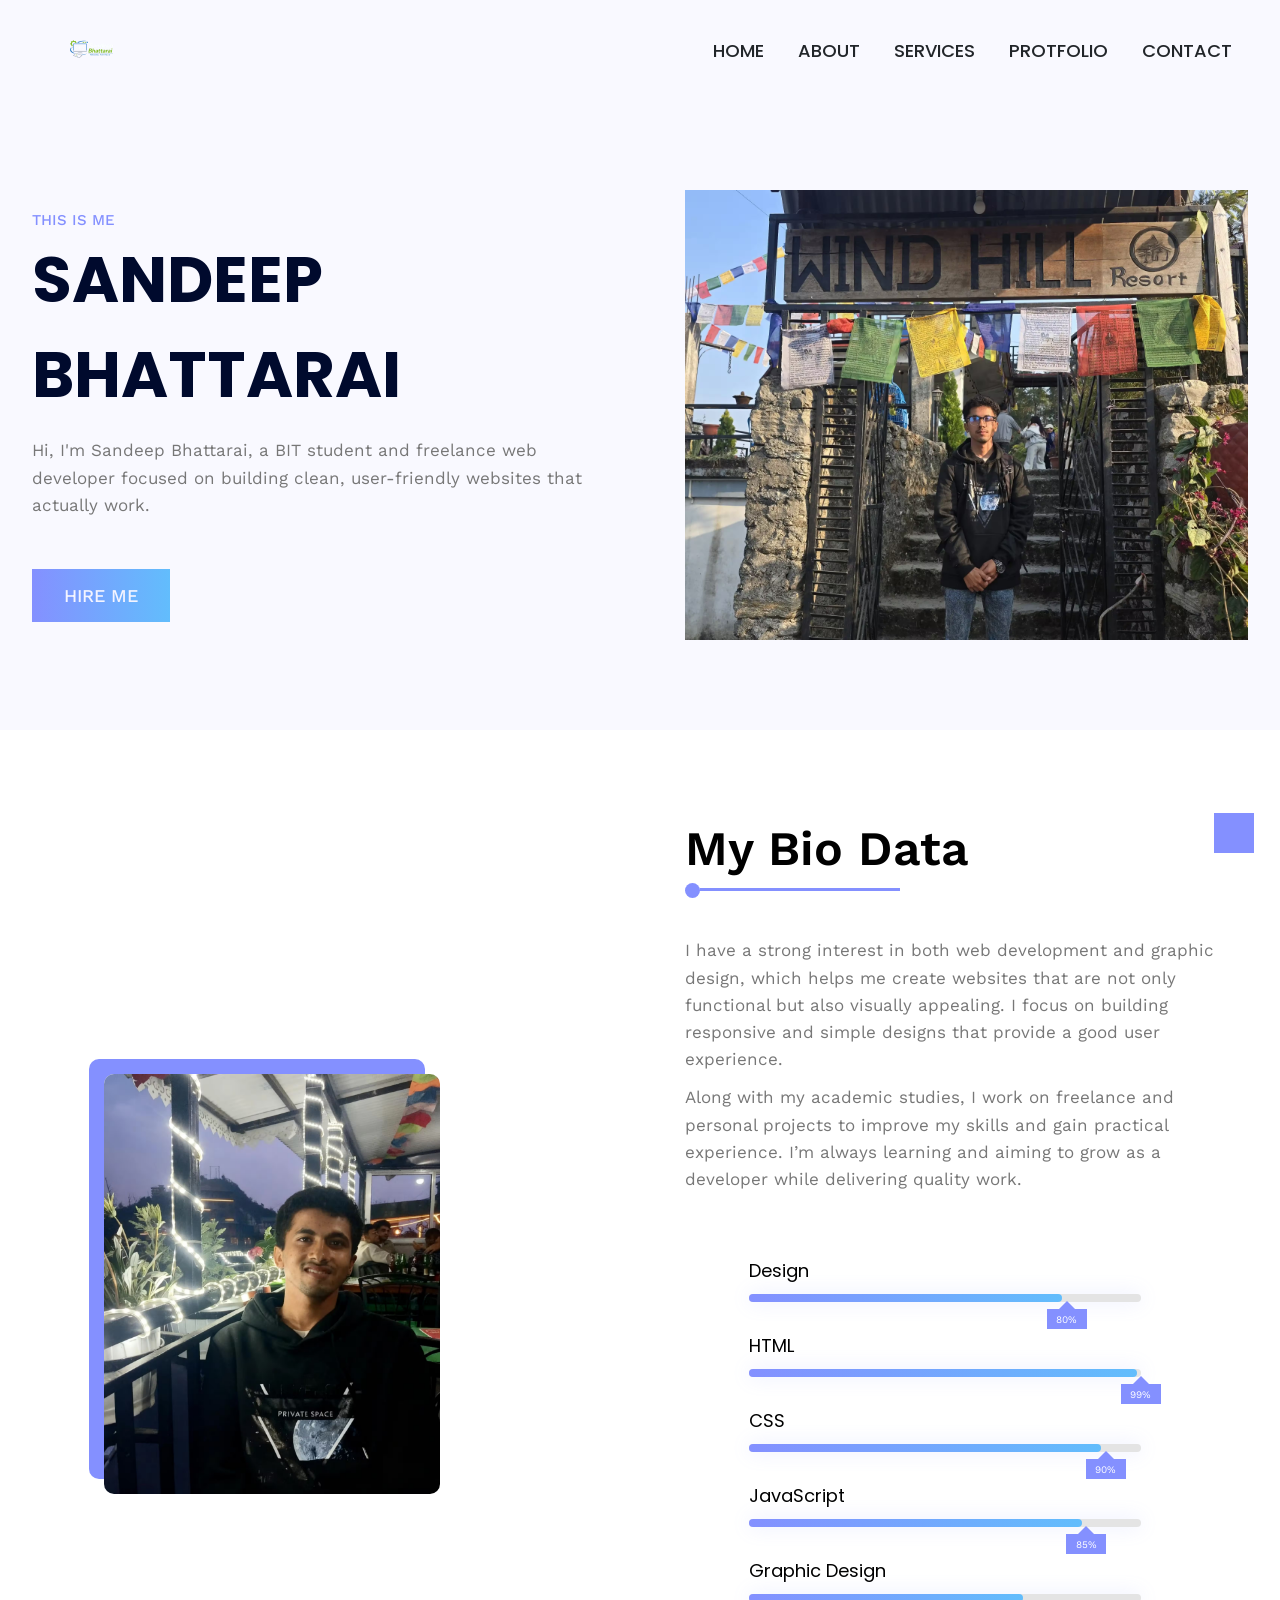
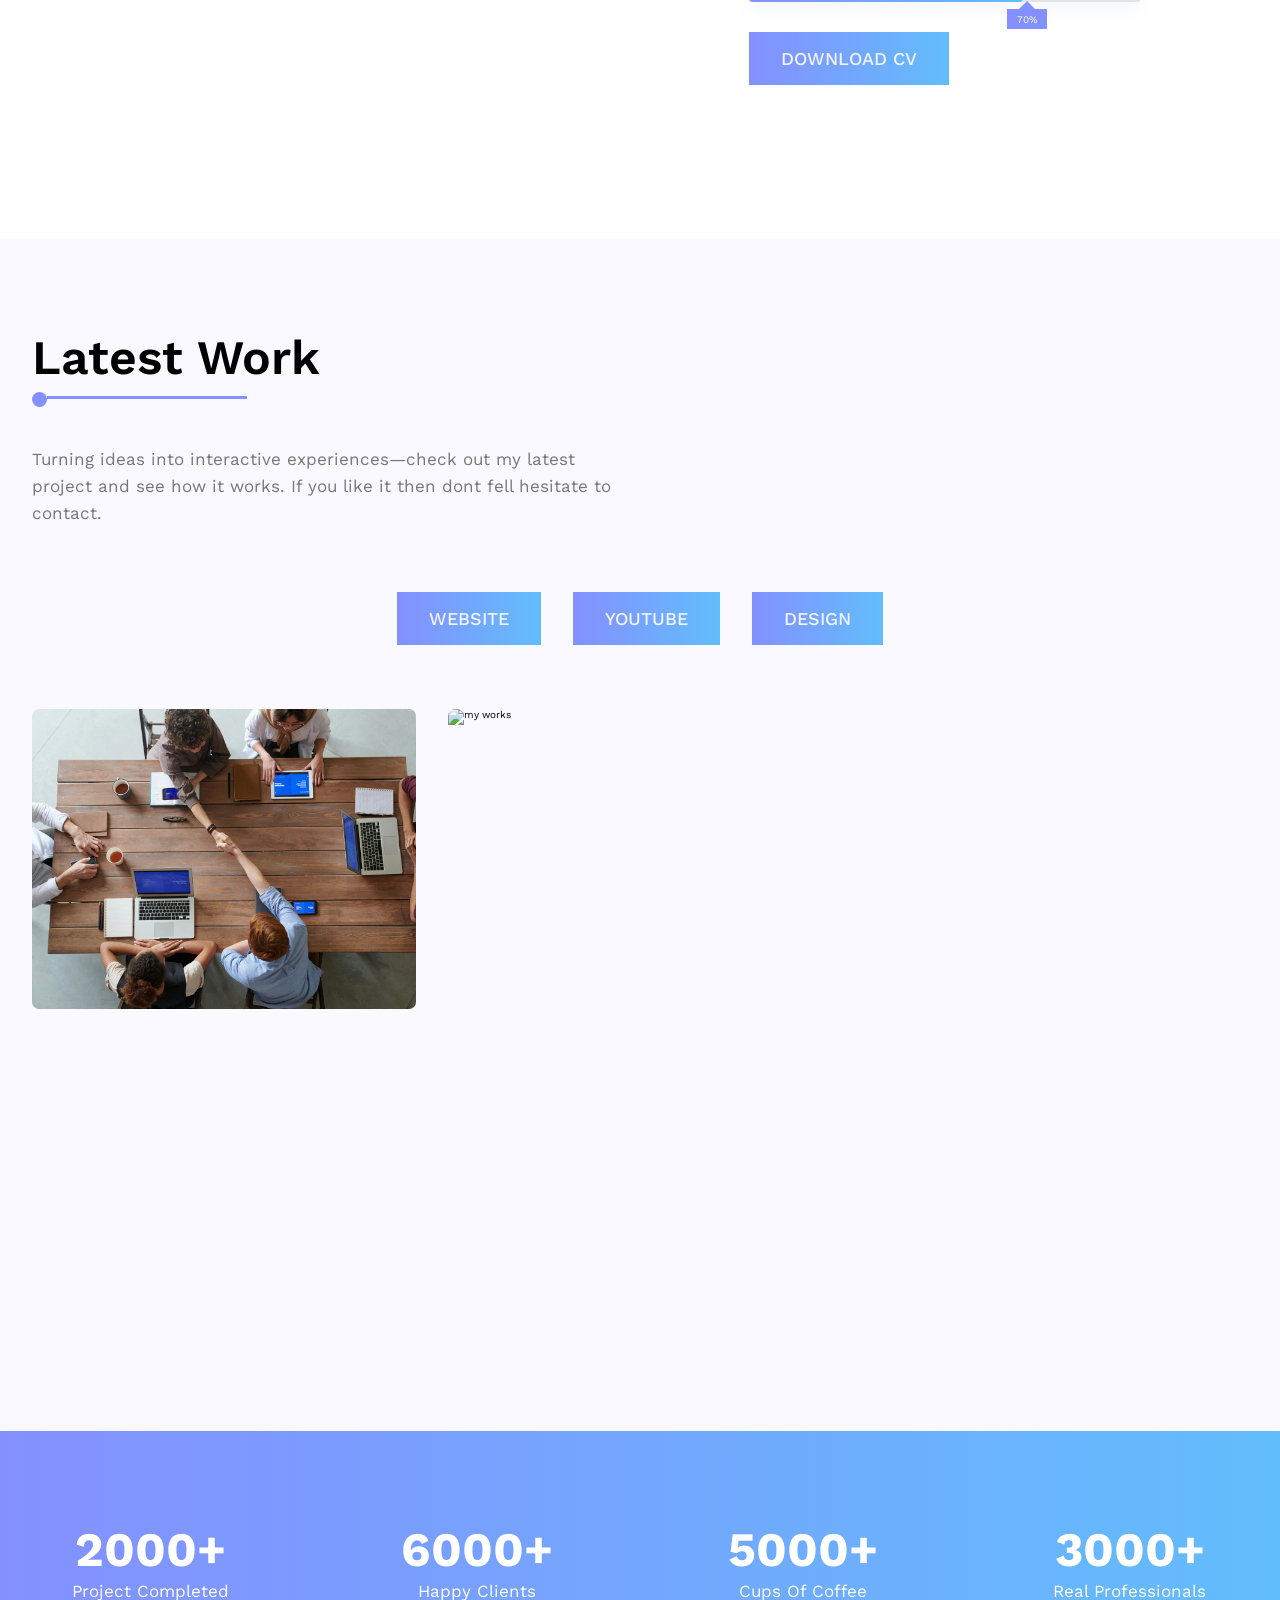
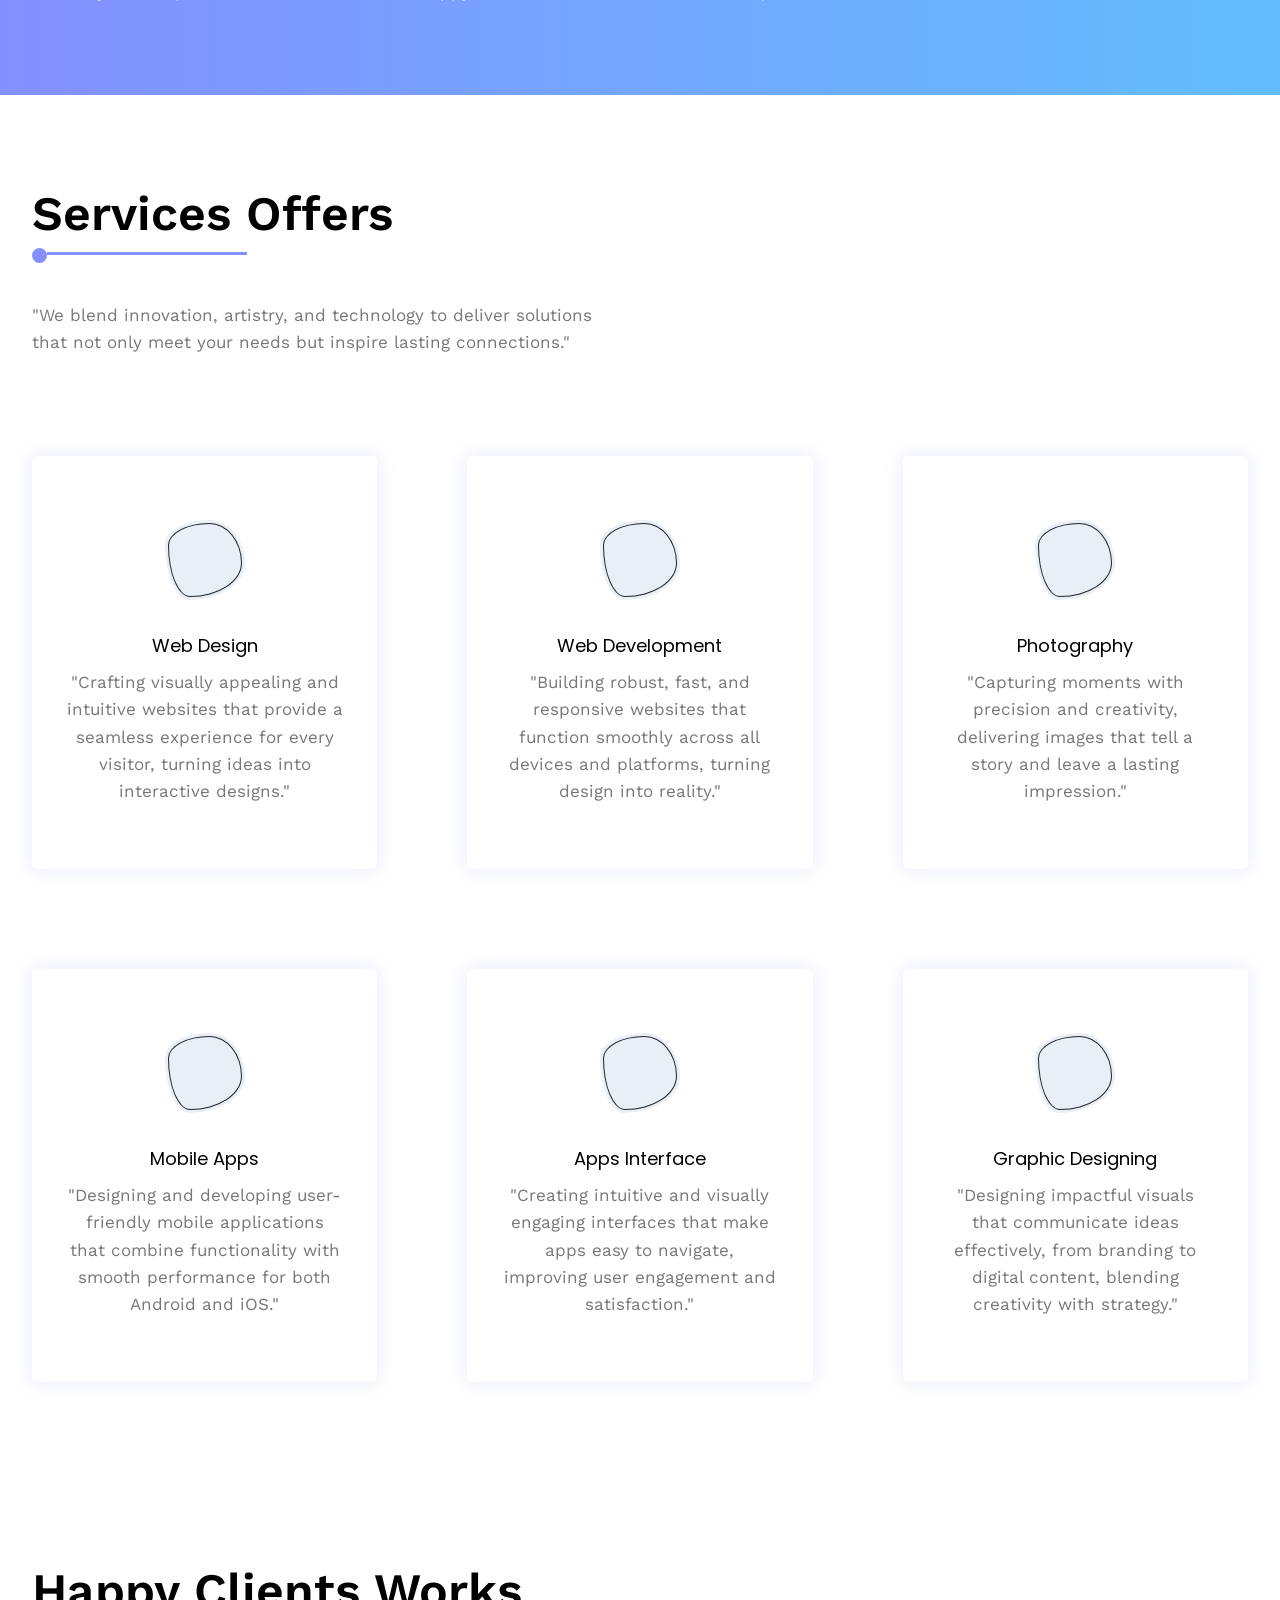
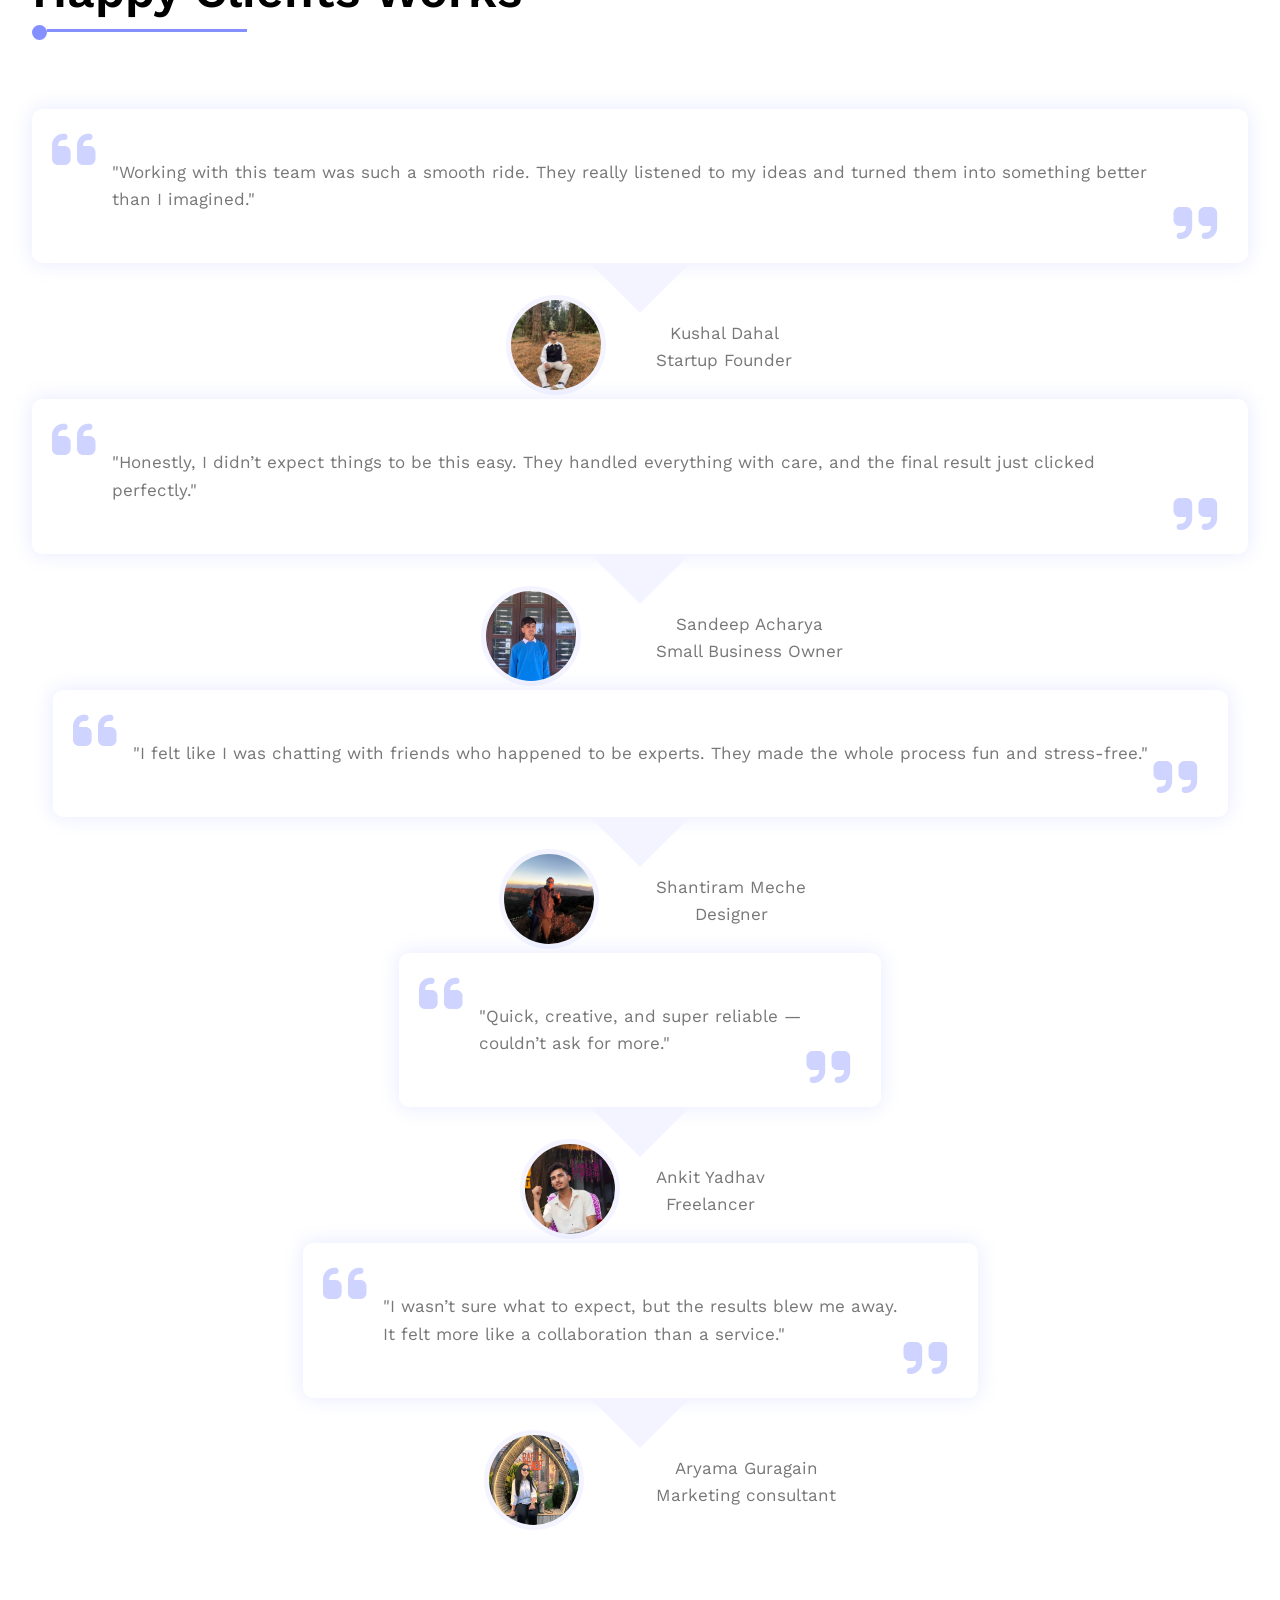
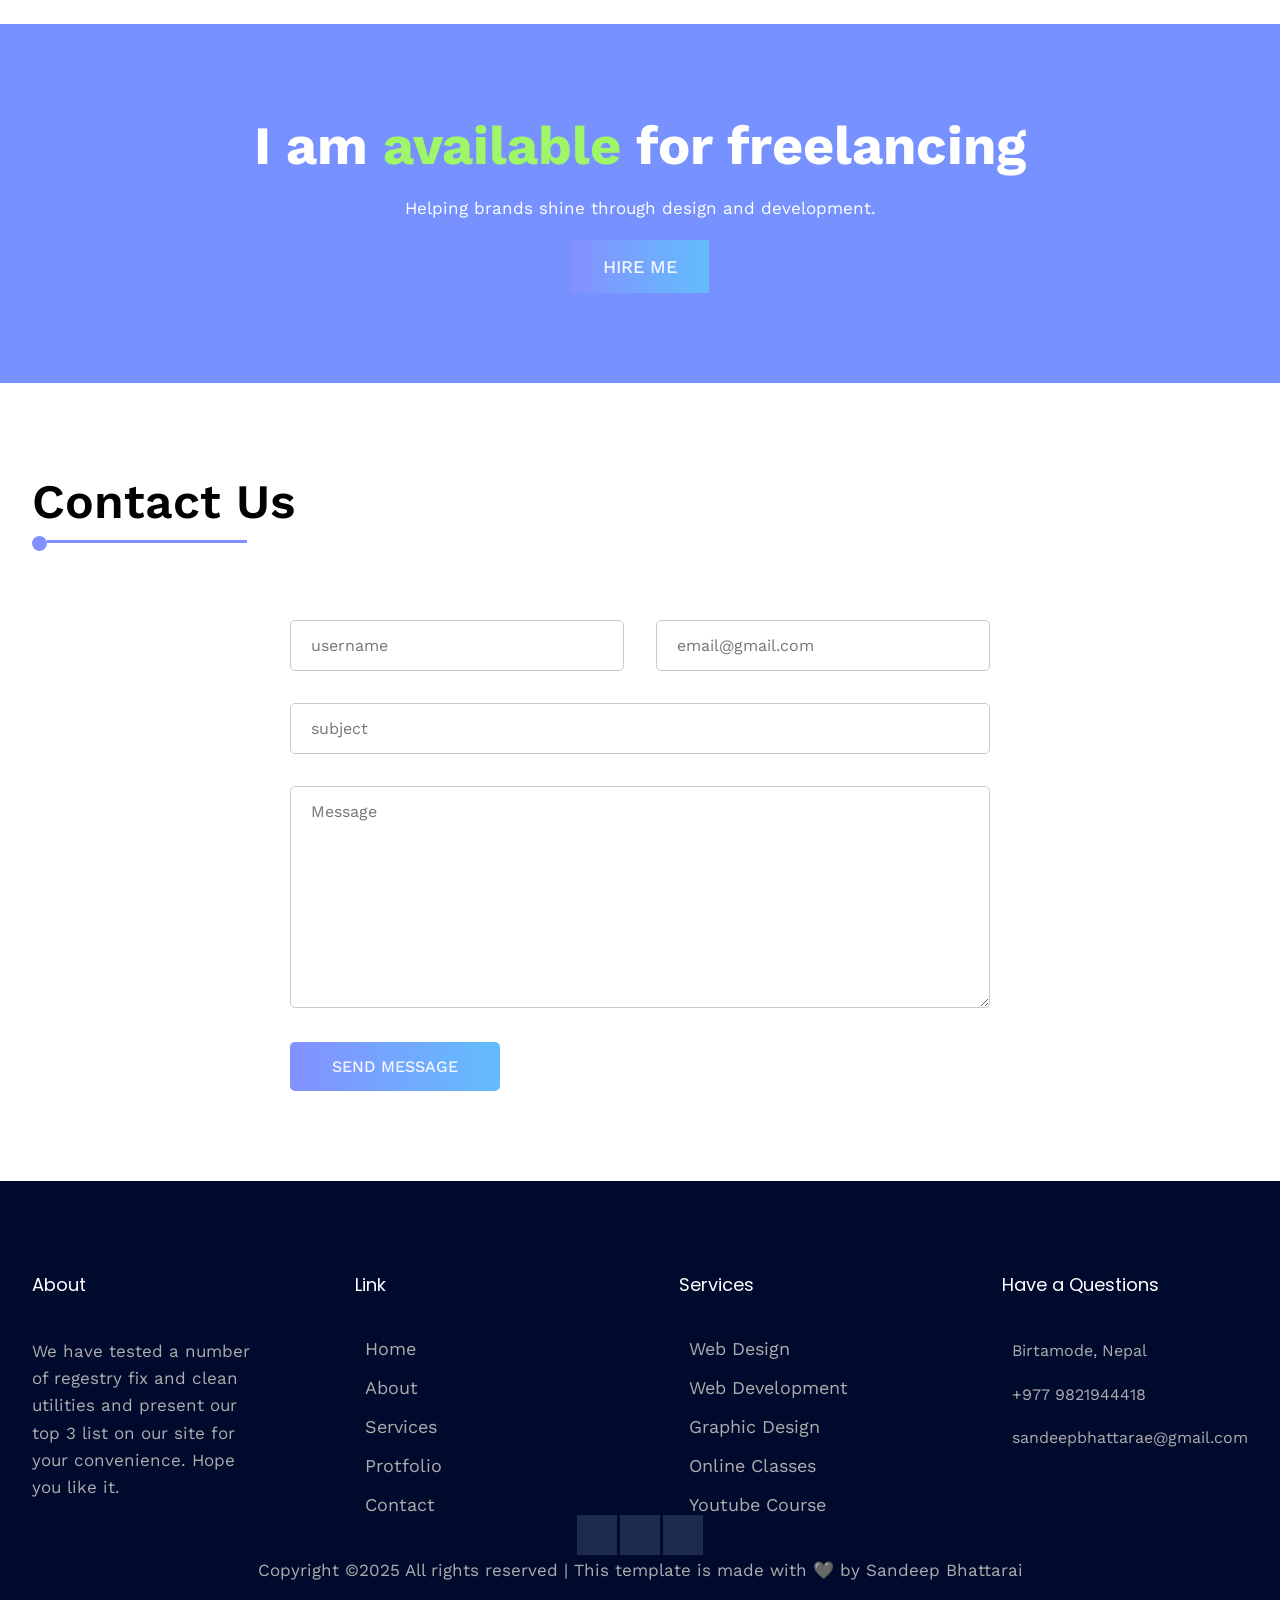
==== webpage/index.html @ e68a342c "my portfolio website" ====
<!DOCTYPE html>
<html lang="en">
<head>
    <meta charset="UTF-8">
    <meta http-equiv="X-UA-Compatible" content="IE-edge"/>
    <meta name="viewport" content="width=device-width, initial-scale=1.0">
    <title>Sandeep bhattarai</title>
    <link rel="icon" type="image/avif" href="images/logo1.avif">
    <link rel="preconnect" href="https://fonts.googleapis.com">
    <link rel="preconnect" href="https://fonts.gstatic.com" crossorigin>
    <link rel="stylesheet" href="https://fonts.googleapis.com/css2?family=Poppins:ital,wght@0,100;0,200;0,300;0,400;0,500;0,600;0,700;0,800;0,900;1,100;1,200;1,300;1,400;1,500;1,600;1,700;1,800;1,900&family=Work+Sans:ital,wght@0,100..900;1,100..900&display=swap" media="print" onload="this.media='all'">
    <noscript><link rel="stylesheet" href="https://fonts.googleapis.com/css2?family=Poppins:ital,wght@0,100;0,200;0,300;0,400;0,500;0,600;0,700;0,800;0,900;1,100;1,200;1,300;1,400;1,500;1,600;1,700;1,800;1,900&family=Work+Sans:ital,wght@0,100..900;1,100..900&display=swap"></noscript>
    <link rel="preload" as="image" href="images/hero.avif" imagesrcset="images/hero.avif 780w" imagesizes="(max-width:780px) 90vw, (max-width:1200px) 45vw, 640px">
    <link rel="preload" href="https://cdn.jsdelivr.net/npm/swiper@12/swiper-bundle.min.css" as="style" onload="this.onload=null;this.rel='stylesheet'">
    <noscript><link rel="stylesheet" href="https://cdn.jsdelivr.net/npm/swiper@12/swiper-bundle.min.css"></noscript>
    <link rel="preload" href="https://cdnjs.cloudflare.com/ajax/libs/font-awesome/6.7.2/css/all.min.css" as="style" onload="this.onload=null;this.rel='stylesheet'">
    <noscript><link rel="stylesheet" href="https://cdnjs.cloudflare.com/ajax/libs/font-awesome/6.7.2/css/all.min.css"></noscript>
    <link rel="stylesheet" href="css/style.css">
    <script defer src="index.js"></script>
</head>
<body>
    <header class="header">
        <picture>
            <source srcset="images/logo1.avif" type="image/avif">
            <source srcset="images/logo1.webp" type="image/webp">
            <img src="images/logo1.png" alt="our main logo" class="logo" width="160" height="64" decoding="async" loading="eager"/>
        </picture>

        <nav class="navbar">
            <ul class="navbar-lists">
                <li>
                    <a class="navbar-link home-link" href="index.html">Home</a>
                </li>
                <li>
                    <a class="navbar-link about-link" href="about.html">About</a>
                </li>
                <li>
                    <a class="navbar-link service-link" href="service.html">Services</a>
                </li>
                 <li>
                    <a class="navbar-link contact-link" href="protfolio.html">protfolio</a>
                </li>
                <li>
                    <a class="navbar-link contact-link" href="contact.html">contact</a>
                </li>      
            </ul>
        </nav>
        <div class="mobile-navbar-btn">
            <ion-icon class="mobile-nav-icon" name="menu-outline"></ion-icon>
             <ion-icon class="mobile-nav-icon" name="close-outline"></ion-icon>
        </div>
    </header>
    <!-- =============================================
                  our main hero section start
    ===================================================-->
    <main>
        <section class="section-hero section">
         <div class="container grid grid-two-column">
            <div class="section-hero-data">
                <p class="hero-top-data">this is me</p>
                <h1 class="hero-heading">Sandeep Bhattarai</h1>
                <p class="hero-para">
                    Hi, I'm Sandeep Bhattarai, a BIT student and freelance web developer focused on building clean, user-friendly websites that actually work.
                </p>
                <div>
                    <a href="mailto:sandeepbhattarae@gmail.com?subject=Hire%20Me&body=Hi%20Sandeep,%20I%20would%20like%20to%20discuss%20a%20project." class="btn hireme-btn">Hire me</a>
                </div>
            </div>
            <!-- hero section right side -->
             <div class="section-hero-image">
                <picture>
                    <source srcset="images/hero.avif" type="image/avif">
                    <source srcset="images/hero.webp" type="image/webp">
                    <img src="images/hero.webp"
                         sizes="(max-width: 780px) 360px, (max-width: 1200px) 45vw, 560px"
                         width="560"
                         height="420"
                         alt="this is me sandeep bhattarai"
                         class="hero-img"
                         loading="eager"
                         decoding="async"
                         fetchpriority="high" />
                </picture>
             </div>
         </div>
        </section>
    </main>
    <!-- =============================================
                  our Bio-Data section start
    ===================================================-->
    <section class="section-biodata section">
        <div class="container grid grid-two-column">
            <div class="bio-image">
                <picture>
                    <source srcset="images/biodata.avif" type="image/avif">
                    <source srcset="images/biodata.webp" type="image/webp">
                    <source srcset="images/biodata.jpeg" type="image/jpeg">
                    <img src="images/biodata.webp"
                         sizes="(max-width: 780px) 360px, (max-width: 1200px) 45vw, 560px"
                         width="560"
                         height="420"
                         alt="my bio data image"
                         loading="lazy"
                         decoding="async">
                </picture>
            </div>
         <!-- bio right side data -->
         <div class="bio-data">
            <h2 class="common-heading">my bio data</h2>
            <p>I have a strong interest in both web development and graphic design, which helps me create websites that are not only functional but also visually appealing. I focus on building responsive and simple designs that provide a good user experience.</p>
               <!--space between this two paragraph -->
               <br/>
               <p>
                Along with my academic studies, I work on freelance and personal projects to improve my skills and gain practical experience. I’m always learning and aiming to grow as a developer while delivering quality work.
                </p>
                <div class="bio-data-stats">
                    <div class="bio-stats">
                        <h3>Design</h3>
                        <div class="bio-progress-bar">
                         <span>80%</span>
                        </div>
                    </div>

                    <div class="bio-stats">
                        <h3>HTML</h3>
                        <div class="bio-progress-bar bio-progress-2">
                         <span>99%</span>
                        </div>
                    </div>
               
                    <div class="bio-stats">
                        <h3>CSS</h3>
                        <div class="bio-progress-bar bio-progress-3">
                         <span>90%</span>
                        </div>
                    </div>
                
                    <div class="bio-stats">
                        <h3>JavaScript</h3>
                        <div class="bio-progress-bar bio-progress-4">
                         <span>85%</span>
                        </div>
                    </div>
                
                    <div class="bio-stats">
                        <h3>Graphic Design</h3>
                        <div class="bio-progress-bar bio-progress-5">
                         <span>70%</span>
                        </div>
                    </div>
                
                <div class="bio-data-btn">
                    <a href="CV.pdf" download="CV.pdf" class="btn">Download CV</a>
            </div>
            </div>
    </section>
<!-- =============================================
                  our protfolio section start
    ===================================================-->
    <section class="section section-protfolio" id="protfolio-section">
        <div class="container">
            <h2 class="common-heading">Latest Work</h2>
            <p>Turning ideas into interactive experiences—check out my latest project and see how it works.
                If you like it then dont fell hesitate to contact.
            </p>
        </div>

        <div class="p-btns">
            <div class="btn p-btn" data-btn-num="1"> website</div>
            <div class="btn p-btn" data-btn-num="2"> YouTube</div>
            <div class="btn p-btn" data-btn-num="3"> Design</div>
        </div>
      
        <div class="container grid grid-three-column protfolio-images">

            <div class="img-overlay p-btn--1">
                <picture>
                    <source srcset="images/folio/1.webp" type="image/webp">
                    <source srcset="images/folio/1.jpg" type="image/jpeg">
                    <img src="images/folio/1.png" alt="my works" loading="lazy" decoding="async" sizes="(max-width: 780px) 90vw, 30vw" width="320" height="240">
                </picture>
                <div class="overlay">
                    <a href="https://www.mozilla.org/en-US/" target="Mozilla Homepage" 
                    class="common-heading">project 1</a>
                </div>
            </div>

            <div class="img-overlay p-btn--3">
                <picture>
                    <source srcset="images/folio/7.webp" type="image/webp">
                    <source srcset="images/folio/7.jpg" type="image/jpeg">
                    <img src="images/folio/7.png" alt="my works" loading="lazy" decoding="async" sizes="(max-width: 780px) 90vw, 30vw" width="320" height="240">
                </picture>
                <div class="overlay">
                    <a href="" target="_blank" 
                    class="common-heading">project 2</a>
                </div>
            </div>

            <div class="img-overlay p-btn--1 ">
                <picture>
                    <source srcset="images/folio/4.webp" type="image/webp">
                    <source srcset="images/folio/4.jpg" type="image/jpeg">
                    <img src="images/folio/4.png" alt="my works" loading="lazy" decoding="async" sizes="(max-width: 780px) 90vw, 30vw" width="320" height="240">
                </picture>
                <div class="overlay">
                    <a href="" target="_blank" 
                    class="common-heading">project 3</a>
                </div>
            </div>

            <div class="img-overlay p-btn--1 p-btn--2">
                <picture>
                    <source srcset="images/folio/6.webp" type="image/webp">
                    <source srcset="images/folio/6.jpg" type="image/jpeg">
                    <img src="images/folio/6.png" alt="my works" loading="lazy" decoding="async" sizes="(max-width: 780px) 90vw, 30vw" width="320" height="240">
                </picture>
                <div class="overlay">
                    <a href="" target="_blank" 
                    class="common-heading">project 4</a>
                </div>
            </div>

            <div class="img-overlay p-btn--2">
                <picture>
                    <source srcset="images/folio/2.webp" type="image/webp">
                    <source srcset="images/folio/2.jpg" type="image/jpeg">
                    <img src="images/folio/2.png" alt="my works" loading="lazy" decoding="async" sizes="(max-width: 780px) 90vw, 30vw" width="320" height="240">
                </picture>
                <div class="overlay">
                    <a href="" target="_blank" 
                    class="common-heading">project 5</a>
                </div>
            </div>

            <div class="img-overlay p-btn--1">
                <picture>
                    <source srcset="images/folio/5.webp" type="image/webp">
                    <source srcset="images/folio/5.jpg" type="image/jpeg">
                    <img src="images/folio/5.png" alt="my works" loading="lazy" decoding="async" sizes="(max-width: 780px) 90vw, 30vw" width="320" height="240">
                </picture>
                <div class="overlay">
                    <a href="" target="_blank"  
                    class="common-heading">project 6</a>
                </div>
            </div>
        </div>
    </section>


<!-- =============================================
                  work data section start
    ===================================================-->

    <section class="section section-work-data">
        <div class="container grid grid-four-column">
            <div>
            <h2 class="counter-numbers" data-number="2000">0+</h2>
            <p>project completed</p>
            </div>

            <div>
            <h2 class="counter-numbers" data-number="6000">0+</h2>
            <p>Happy Clients</p>
            </div>

            <div>
            <h2 class="counter-numbers" data-number="5000">0+</h2>
            <p>Cups of coffee</p>
            </div>

            <div>
            <h2 class="counter-numbers" data-number="3000">0+</h2>
            <p>Real Professionals</p>
            </div>
        </div>
    </section>


    <!-- =============================================
                  our service section start
    ===================================================-->

    <section class="section section-services">
        <div class="container">
            <h2 class="common-heading">Services Offers</h2>
            <p>
               "We blend innovation, artistry, and technology to deliver solutions that not only meet your needs but inspire lasting connections."
               <br>
            </p>
        </div>

        <!-- services offers cards -->
         <div class="container grid grid-three-column">

            <div class="service-box">
               <ion-icon name="desktop-sharp" class="service-icon"></ion-icon>
               <h3>Web Design</h3>
               <p>
               "Crafting visually appealing and intuitive websites that provide a seamless experience for every visitor, turning ideas into interactive designs."
               </p>
            </div> 

            <div class="service-box">
               <ion-icon name="snow-sharp" class="service-icon"></ion-icon>
               <h3>Web Development</h3>
               <p>
              "Building robust, fast, and responsive websites that function smoothly across all devices and platforms, turning design into reality."
               </p>
            </div> 

            <div class="service-box">
                <ion-icon name="camera-outline" class="service-icon"></ion-icon>
               <h3>Photography</h3>
               <p>
                "Capturing moments with precision and creativity, delivering images that tell a story and leave a lasting impression."
               </p>
            </div> 

            <div class="service-box">
               <ion-icon name="phone-portrait-sharp" class="service-icon"></ion-icon>
               <h3>Mobile Apps</h3>
               <p>
                "Designing and developing user-friendly mobile applications that combine functionality with smooth performance for both Android and iOS."
               </p>
            </div> 

            <div class="service-box">
               <ion-icon name="globe-sharp" class="service-icon"></ion-icon>
               <h3>Apps  Interface</h3>
               <p>
               "Creating intuitive and visually engaging interfaces that make apps easy to navigate, improving user engagement and satisfaction."
               </p>
            </div> 

            <div class="service-box">
               <ion-icon name="image-sharp" class="service-icon"></ion-icon>
               <h3>Graphic Designing</h3>
               <p>
            "Designing impactful visuals that communicate ideas effectively, from branding to digital content, blending creativity with strategy."
               </p>
            </div> 
         </div>
         </section>

    <!-- =============================================
                  our testimonial section start
    ===================================================-->

    <section class="section section-testimonial">
        <div class="container">
            <h2 class="common-heading">Happy Clients Works</h2>
        </div>

 <div class="swiper mySwiper container">
    <div class="swiper-wrapper">
        <!-- section start here -->
      <div class="swiper-slide">
        <div class="swiper-client-msg">
            <p>
               "Working with this team was such a smooth ride.
             They really listened to my ideas and turned them into something better than I imagined."
            </p>
        </div>
        <div class="swiper-client-data grid grid-two-column">
            <figure>
                <img src="images/client/kushal.jpg" alt="" loading="lazy" decoding="async" width="100" height="100">
            </figure>
            <div class="client-data-details">
                <p>Kushal Dahal</p>
                <p>Startup Founder</p>
            </div>
        </div>
      </div>
       <!-- section end here -->
      <div class="swiper-slide">
          <div class="swiper-client-msg">
            <p>
                "Honestly, I didn’t expect things to be this easy. They handled everything with care, and the final result just clicked perfectly."
            </p>
        </div>
        <div class="swiper-client-data grid grid-two-column">
            <figure>
                <img src="images/client/sandeep.jpg" alt="" loading="lazy" decoding="async" width="100" height="100">
            </figure>
            <div class="client-data-details">
                <p>Sandeep Acharya</p>
                <p>Small Business Owner</p>
            </div>
        </div>
      </div>
       <!-- section end here -->
      <div class="swiper-slide">
          <div class="swiper-client-msg">
            <p>
              "I felt like I was chatting with friends who happened to be experts. They made the whole process fun and stress-free."
            </p>
        </div>
        <div class="swiper-client-data grid grid-two-column">
            <figure>
                <img src="images/client/santiram.jpg" alt="" loading="lazy" decoding="async" width="100" height="100">
            </figure>
            <div class="client-data-details">
                <p>Shantiram Meche</p>
                <p>Designer</p>
            </div>
        </div>
      </div>
       <!-- section end here -->
      <div class="swiper-slide">
          <div class="swiper-client-msg">
            <p>
               "Quick, creative, and super reliable —<br> couldn’t ask for more."
            </p>
        </div>
        <div class="swiper-client-data grid grid-two-column">
            <figure>
                <img src="images/client/ankit.jpg" alt="" loading="lazy" decoding="async" width="100" height="100">
            </figure>
            <div class="client-data-details">
                <p>Ankit Yadhav</p>
                <p>Freelancer</p>
            </div>
        </div>
      </div>
     
       <!-- section end here -->

      <div class="swiper-slide">
          <div class="swiper-client-msg">
            <p>
           "I wasn’t sure what to expect, but the results blew me away. <br>
            It felt more like a collaboration than a service."
            </p>
        </div>
        <div class="swiper-client-data grid grid-two-column">
            <figure>
                <img src="images/client/asmeeta.jpg" alt="" loading="lazy" decoding="async" width="100" height="100">
            </figure>
            <div class="client-data-details">
                <p>Aryama Guragain</p>
                <p>Marketing consultant</p>
            </div>
        </div>
      </div>
      <!-- section end here -->
    </div>
    <div class="swiper-pagination"></div>
  </div>
    </section>

    <!-- =============================================
                  our freelancing section start
    ===================================================-->

    <section class="section section-freelancing">
        <div class="overlay"></div>
        <div class="container">
            <h2>I am <span>available</span> for freelancing</h2>
            <p>Helping brands shine through design and development.</p>
            <a href="mailto:sandeepbhattarae@gmail.com?subject=Hire%20Me&body=Hi%20Sandeep,%20I%20would%20like%20to%20discuss%20a%20project." class="btn">HIRE ME</a>
        </div>
    </section>


     <!-- =============================================
                  our contact us section start
    ===================================================-->

    <section class="section section-contact">
        <div class="container">
            <h2 class="common-heading">Contact Us</h2>
        </div>

<div class="section-contact-main contact-container">
    <form action="https://formspree.io/f/mnnedwka"
  method="POST">
        <div class="grid grid-two-column">
            <div>
            <label for="username"></label>
            <input type="text" name="username" placeholder="username" id="username" autocomplete="off" required>
            </div>

            <div>
            <label for="email"></label>
            <input type="email" name="email" placeholder="email@gmail.com" id="email" autocomplete="off" required>
            </div>
        </div>

        <div>
            <label for="subject"></label>
            <input type="text" name="subject" placeholder="subject" id="subject" autocomplete="off" required>
        </div>

        
        <div>
            <label for="textarea"></label>
           <textarea name="textarea" id="textarea" placeholder="Message" cols="30" rows="10" autocomplete="off" required minlength="30"></textarea>
        </div>

        <div>
           <input type="submit" name="submit" id="submit" class="btn" value="Send Message">
        </div>
    </form>
</div>
    </section>

 <!-- =============================================
                  our footer section start
    ===================================================-->

    <footer class="section-footer section">
        <div class="container grid grid-four-column">
            <div class="f-about">
                <h3>About</h3>
                <p>
                    We have tested a number of regestry fix and clean utilities and 
                    present our top 3 list on our site for your convenience. Hope you
                    like it.
                </p>
            </div>
            <!-- end -->
             <div class="f-links">
                <h3>Link</h3>
                <ul>
                    <li>
                        <span> <ion-icon name="arrow-forward-outline"></ion-icon> </span>
                        <a href="#">Home</a>
                    </li>

                     <li>
                        <span> <ion-icon name="arrow-forward-outline"></ion-icon> </span>
                        <a href="#">About</a>
                    </li>

                     <li>
                        <span> <ion-icon name="arrow-forward-outline"></ion-icon> </span>
                        <a href="#">Services</a>
                    </li>

                     <li>
                        <span> <ion-icon name="arrow-forward-outline"></ion-icon> </span>
                        <a href="#">Protfolio</a>
                    </li>

                     <li>
                        <span> <ion-icon name="arrow-forward-outline"></ion-icon> </span>
                        <a href="#">Contact</a>
                    </li>
                </ul>
             </div>
             <!-- end -->
              <div class="f-services">
                <h3>Services</h3>
                <ul>
                    <li>
                        <span> <ion-icon name="arrow-forward-outline"></ion-icon> </span>
                        <a href="#">Web Design</a>
                    </li>

                     <li>
                        <span> <ion-icon name="arrow-forward-outline"></ion-icon> </span>
                        <a href="#">Web Development</a>
                    </li>

                     <li>
                        <span> <ion-icon name="arrow-forward-outline"></ion-icon> </span>
                        <a href="#">Graphic Design</a>
                    </li>

                     <li>
                        <span> <ion-icon name="arrow-forward-outline"></ion-icon> </span>
                        <a href="#">Online Classes</a>
                    </li>

                     <li>
                        <span> <ion-icon name="arrow-forward-outline"></ion-icon> </span>
                        <a href="#">Youtube Course</a>
                    </li>
                </ul>
              </div>
              <!-- end -->
               <div class="f-address">
                <h3>Have a Questions</h3>
                <address>
                    <div>
                        <p>
                            <span><ion-icon name="location-outline"></ion-icon></span>
                            Birtamode, Nepal
                        </p>
                    </div>

                     <div>
                        <p>
                            <span><ion-icon name="call-outline"></ion-icon></span>
                            <a href="yel:+9779821944418">+977 9821944418</a>
                        </p>
                    </div>

                     <div>
                        <p>
                            <span><ion-icon name="mail-outline"></ion-icon></span>
                            <a href="mailto:sandeepbhattarae@gmail.com">sandeepbhattarae@gmail.com</a>
                        </p>
                    </div>

                </address>
               </div>
        </div>

        <div class="container">
            <div class="f-social-icons">
                <a href="https://www.instagram.com/sandeepbhattarae?fbclid=IwY2xjawQ11I9leHRuA2FlbQIxMABicmlkETFwY0FWamJka0lycHVxaHZlc3J0YwZhcHBfaWQQMjIyMDM5MTc4ODIwMDg5MgABHvPmiw5s2lYZUGDcaTDfVb0T-c1aDWEvSzz-Mv5wmviW62IogXmBLdYmL66v_aem_b815p8b0AYXONzpm-PDDGg" target="_blank" aria-label="Instagram">
                    <ion-icon class="icons" name="logo-instagram"></ion-icon>
                </a>

                <a href="https://l.facebook.com/l.php?u=https%3A%2F%2Flinkedin.com%2Fin%2Fsandeep-bhattarai-300b01284%3Ffbclid%3DIwZXh0bgNhZW0CMTAAYnJpZBExcGNBVmpiZGtJcnB1cWh2ZXNydGMGYXBwX2lkEDIyMjAzOTE3ODgyMDA4OTIAAR6Jc0eZDHs2s8XIhqlxTcBtvJ-Ly0Ww30gFV7Ol1QmQRG3jB-Uu59oE8Ggqbw_aem_yk0VrQD-X2hGHX9ghguQ4A&h=AT7pNlMxDUxfjfzO1vYnEMyqGFUDj8nnEhLyL_limUyjbrTI1nZPVVfizSh4xEP2-ZElpotZttf72-7YBI_TjrIolKrsqMp4sFMiZ_z-34juCAh0_y5lOVaUhS3tfZi75gda8Q" target="_blank" aria-label="LinkedIn">
                    <ion-icon class="icons" name="logo-linkedin"></ion-icon>
                </a>

                <a href="https://www.youtube.com/channel/UC0mDUE9rqYdwqVFi_6B2h9Q" target="_blank" aria-label="YouTube">
                    <ion-icon class="icons" name="logo-youtube"></ion-icon>
                </a>
            </div>

            <div class="f-credits">
                <p style="filter: grayscale(100%)">
                    Copyright ©2025 All rights reserved | This template is made with ❤️
                    by Sandeep Bhattarai
                </p>
            </div>
        </div>
    </footer>

    <!-- scroll to top section

    <div class="scrollTop-style">
        <ion-icon name="arrow-up-outline" class="scroll-top"></ion-icon>
    </div> -->

    <!-- =============================================
                  our script section start
    ===================================================-->


<script type="module" src="https://unpkg.com/ionicons@7.1.0/dist/ionicons/ionicons.esm.js"></script>
<script nomodule src="https://unpkg.com/ionicons@7.1.0/dist/ionicons/ionicons.js"></script>
<script src="https://cdn.jsdelivr.net/npm/swiper@12/swiper-bundle.min.js"></script>

</body>
</html>
---- webpage/css/style.css ----
*{
 margin:0 ;
 padding:0 ;
 box-sizing:border-box ;
 font-family: 'Work Sans',sans-serif;
}
:root{
    --heading: rgb(0 10 45);
    --paragraph: #777;
    --para-tint: #e4e4e4;
    --white: #fff;
    --black: #212529;
    --helper:  #8490ff;
    --overlay : #3e64ff;
    --helper-tint: #f3f4ff;
    --bg: rgb(249 249 255);
    --icons-bg:rgba(144, 177, 209, 0.2);
    --gradient: linear-gradient(0deg, rgb(132 144 255) 0%, rgb(98 189 252) 100%);
    --gradientSupport: -webkit-linear-gradient(0deg, rgb(132 144 255)0%,rgb(98 189 252)100%);
    --shadow: 0px 0px 20px 0px rgb(132 144 255 / 20%);
    --shadowSupport: 0px 20px 20px 0px rgb(132 144 255 / 30%);
}


html{
  font-size:62.5%;
  overflow-x: hidden;
  /*1rem=10px*/
}

body{
    overflow-x: hidden;
}


h1,
h1,
h3,
h4{
    font-family:"poppins",sans-serif;
}
h1{
    color: var(--heading);
    font-size: 6rem;
    font-weight: 600;
}
h3{
    font-size: 1.8rem;
    font-weight: 400;
    margin-bottom: 1rem;
}
p{
    color: var(--paragraph);
    line-height: 1.6;
    font-size: 1.7rem;
}
a{
    text-decoration: none;
}
li{
    list-style: none;
}
/* =======================================
            HEADER SECTION START
==========================================
*/
.header{
    padding: 0 4.8rem;
    height: 10rem;
    background-color: var(--bg);
    display: flex;
    justify-content: space-between;
    align-items: center;
}
.header .logo{
    height: 6.4rem;
    width: auto;
    max-width: 160px;
    display: block;
}
.navbar-lists{
    display: flex;
    gap:4.8rem;
}
.navbar-link:link,
.navbar-link:visited{
    display: inline-block;
    text-decoration: none;
    font-size: 1.8rem;
    font-weight: 500;
    text-transform: uppercase;
    color: var(--paragraph);
    font-family:"poppins",sans-serif ;
    color: var(--black);
    transition: color 0.3s linear;
}

.navbar-link:hover,
.navbar-link:active
{
    color:var(--helper);
} 

.mobile-navbar-btn{
    display: none;
    background-color: transparent;
    cursor: pointer;
    border: none;
}

.mobile-nav-icon[name="close-outline"]{
    display: none;

}
/* =======================================
            REUSABLE CODE
==========================================
*/
.section{
    padding: 9rem 0;
}
.container{
    max-width: 140rem;
    margin: auto;
}
.grid{
    display: grid;
    gap: 9rem;
}

.grid-two-column{
    grid-template-columns: repeat(2, 1fr);
}

.grid-three-column{
    grid-template-columns: repeat(3, 1fr);
}

.grid-four-column{
    grid-template-columns: repeat(4, 1fr);
}

.btn{
    background: var(--gradientSupport);
    padding: 1.6rem 3.2rem;
    border: none;
    color: var(--helper-tint);
    display: inline-block;
    text-transform: uppercase;
    font-size: 1.8rem;
    font-weight: 500;
    cursor: pointer;
    transition: all 0.3s ease;
}
.btn:hover,
.btn:active{
    box-shadow: var(--helper);
    box-shadow: 0px 10px 20px rgba(132, 144, 255, 0.4);
}
.common-heading{
    font-size: 4.8rem;
    font-weight: 600;
    margin-bottom: 6rem;
    text-transform: capitalize;
    position: relative;
}
.common-heading::before{
    content: "";
    position: absolute;
    top: 110%;
    left: 0;
    width: 1.5rem;
    height: 1.5rem;
    border-radius: 50%;
    background: var(--helper);
}

.common-heading::after{
    content: "";
    position: absolute;
    top: 118%;
    left: 1.5rem;
    min-width: 20rem;
    height: .3rem;
    background: var(--helper);
}
/* =======================================
            HERO SECTION START
==========================================
*/      
.section-hero{
    background-color: var(--bg);
}
.section-hero-data{
    display: flex;
    flex-direction: column;
    justify-content: center;
    /* align-items: flex-start; */
}
.hero-top-data{
    text-transform: uppercase;
    font-weight: 500;
    font-size: 1.5rem;
    color: var(--helper);
}
.hero-heading{
    text-transform: uppercase;
    font-weight: 700;
    font-size: 6.4rem;
}
.hero-para{
    margin-top: 1.5rem;
    margin-bottom: 5rem;
    max-width: 60rem;
}
.section-hero-image{
    display: flex;
    justify-content: center;
    align-items: center;
    max-width: 100%;
    overflow: hidden;
}
.section-hero-image picture,
.section-hero-image img,
.hero-img{
    width: 100%;
    max-width: 560px;
    height: auto;
    object-fit: contain;
    display: block;
}

@media (min-width: 1201px) {
    .section-hero-image picture,
    .section-hero-image img,
    .hero-img {
        max-width: 620px;
        width: 100%;
    }
}

/* =======================================
            BIO SECTION START
==========================================
*/

.bio-image{
    display: flex;
    justify-content: center;
    align-items: center;
    padding: 1rem;
}

.bio-image img{
    width: 100%;
    max-width: 80%;
    box-shadow: -1.5rem -1.5rem 0 0 var(--helper);
    display: inline-block;
    border-radius: 1rem;
    object-fit: cover;
}

@media (max-width: 780px) {
    .bio-image img {
        width: 100%;
        max-width: 100%;
        height: auto;
        object-fit: contain;
    }

    .bio-image {
        padding: 1.2rem;
    }
}

.bio-data-stats{
    display: flex;
    padding: 6.4rem;
    flex-direction: column;
    gap: 3rem;
}
.bio-stats h3{
    margin-bottom: 1rem;
}
.bio-progress-bar{
    width: 90%;
    height: 0.8rem;
    background-color: var(--para-tint);
    border-radius: 10rem;
    box-shadow: var(--shadow);
    position: relative;
}
.bio-progress-bar::before{
 content: "";   
 position: absolute;
 top: 0;
 left: 0;
 width: 80%;
 height: inherit;
 background: var(--gradientSupport);
 border-radius: 10rem;
}
.bio-progress-2::before{
    width: 99%;
}
.bio-progress-3::before{
    width: 90%;
    
}
.bio-progress-4::before{
    width: 85%;
    
}
.bio-progress-5::before{
    width: 70%;
    
}
.bio-progress-bar span{
    position: absolute;
    top: 1.5rem;
    width: 4rem;
    height: 2rem;
    background: var(--helper);
    color: var(--white);
    display: flex;
    justify-content: center;
    align-items: center;
    border: none;
    outline: 0;
}
.bio-progress-bar span{
    left: 76%;
}
.bio-progress-2 span{
    left: 95%;

}
.bio-progress-3 span{
    left: 86%;
    
}
.bio-progress-4 span{
    left: 81%;
}
.bio-progress-5 span{
    left: 66%;
    
}

/* to create a carate */
.bio-progress-bar span::after{
    content: "";
    position: absolute;
    width: 0;
    height: 0;
    border: 0.8rem solid var(--helper);
    border-color: transparent;
    border-bottom-color: var(--helper);
    top: -1.6rem;
}

/* =======================================
            protfolio section start
==========================================
*/

.section-protfolio{
    background: var(--bg);
    transition: all 0.7s linear;
}
.section-protfolio p{
    max-width: 60rem;
}
.p-btns{
    display: flex;
    justify-content: center;
    align-items: center;
    gap: 3.2rem;
    margin-top: 6.4rem;
    margin: 6.4rem 0;
}
.protfolio-images{
    gap: 3.2rem;
    /* margin-top: 6.4rem; */
}

.protfolio-images img{
    width: 100%;
    height: 100%;
    border-radius: 7px;
    position: relative;
    object-fit: cover;
    min-height: 300px;
    display: block;
}

.img-overlay{
    position: relative;
    overflow: hidden;
    min-height: 300px;
    display: flex;
}

.img-overlay .overlay{
    position: absolute;
    top: 0;
    left: 0;
    width: 100%;
    height: 100%;
    background: var(--gradientSupport);
    opacity: 0; 
    display: flex;
    justify-content: center;
    align-items: center;
    transform: translateY(100%);
    transition: all 0.3s linear;
    border-radius: 7px;
}

.img-overlay:hover > .overlay{
    transform: translateY(0);
    opacity: 0.8;
    cursor: pointer;
}

.img-overlay .common-heading{
    margin: 0;
    color: var(--white);
    text-decoration: none;
}

/* Portfolio button filtering */
.p-btn{
    cursor: pointer;
}

.p-image-not-active{
    display: none;
}

/* =======================================
            work-data section start
==========================================
*/
.section-work-data{
    background: var(--gradientSupport);
    text-align: center;
    transition: all 0.7s linear;
    color: var(--white);
}

.counter-numbers{
    font-size: 4.8rem;
}

.section-work-data p{
     color: var(--white);
    text-transform: capitalize;
}

/* =======================================
            our services section start
==========================================
*/

.section-services{
    transition: all 0.7s linear;
}

.section-services p{
    max-width: 60rem;
}

.section-services .grid{
    margin-top: 10rem;
    row-gap: 10rem;
}

.service-box{
    text-align: center;
    box-shadow: var(--shadow);
    border-radius: 5px;
    padding: 6.4rem 3.4rem;
    transition: all 0.2s linear;
}

.service-box:hover, .service-box:active{
    transform: translateY(-3rem);
}

.service-icon{
    width: 8rem;
    height: 8rem;
    background-color: var(--icons-bg);
    display: inline-block;
    border-radius: 56% 44% 70% 30% / 30% 54% 46% 70% ;
    padding: 1.4rem 1.8rem;
    position: relative;
    color: var(--heading);
    animation: water-wave 3s linear infinite;
}

.service-icon::after{
    content: "";
    position: absolute;
    top: 50%;
    left: 50%;
    transform: translate(-50%, -50%);
    width: 90%;
    height: 90%;
    border-radius: 56% 44% 70% 30% / 30% 54% 46% 70%;
    background: transparent;
    border: 1px solid var(--black);
    animation: water-wave 3s linear infinite;
}

@keyframes water-wave{
0% {
    border-radius: 56% 44% 70% 30% / 30% 54% 46% 70%;
}
50% {
    border-radius: 3% 97% 15% 85% / 72% 0% 100% 28%;
}
100% {
    border-radius: 56% 44% 70% 30% / 30% 54% 46% 70%;
}
}

.service-box h3{
    text-transform: capitalize;
    margin-top: 3rem;
    margin-bottom: 10px;
}


/* swiper section */

    .swiper {
      width: 100%;
      height: 100%;
      margin-top: 9rem;
    }

    .swiper-slide {
      text-align: center;
      font-size: 18px;
      background: #fff;
      display: -webkit-box;
      display: -ms-flexbox;
      display: -webkit-flex;
      display: flex;
      flex-direction: column;
      -webkit-box-pack: center;
      -ms-flex-pack: center;
      -webkit-justify-content: center;
      justify-content: center;
      -webkit-box-align: center;
      -ms-flex-items: center;
      align-items: center;

    }

   .swiper-client-msg{
    padding: 5rem 8rem;
    background: var(--white);
    border-radius: 1rem;
    text-align: left;
    box-shadow: var(--shadow);
    position: relative;
   }

   .swiper-client-msg::before{
    content: "";
    position: absolute;
    bottom: -10rem;
    left: 50%;
    transform: translateX(-50%);
    border: 5rem solid var(--white);
    border-color: transparent;
    border-top-color: var(--helper-tint);
   }

    .swiper-client-msg p::before{
        content: "\f10d";
        position: absolute;
        top: 0;
        left: 2rem;
        font-size: 5rem;
        font-family: "Font Awesome 6 Free";
        font-weight: 900;
        color: #ced3ff;
    }

    .swiper-client-msg p::after{
        content: "\f10e";
        position: absolute;
        bottom: 0;
        right: 3rem;
        font-size: 5rem;
        font-family: "Font Awesome 6 Free";
        font-weight: 900;
        color: #ced3ff;
    }

   .swiper-client-data{
    align-items: center;
    margin-top: 3.2rem;
    gap: 3.2rem;
   }

   .swiper-slide img{
    max-width: 10rem;
    height: 10rem;
    border-radius: 50%;
    border: .5rem solid var(--helper-tint) ;
    object-fit: cover;
   }

   /* =============================================
                  our freelancing section start
    ===================================================*/

    .section-freelancing{
        background-image: url(../images/folio/3.jpg);
        background-repeat: no-repeat;
        background-size: 100%;
        background-attachment: fixed;
        position: relative;
        transition: all 0.7s linear;
        text-align: center;
    }

    .section-freelancing .overlay{
        position: absolute;
        top: 0;
        left: 0;
        width: 100%;
        height: 100%;
        background-color: var(--overlay);
        opacity: 0.7;
    }

      .section-freelancing .container{
        position: relative;
      }

    .section-freelancing h2{
        font-size: 5.4rem;

    }

    .section-freelancing span{
        color: #a0f669;
    }

    .section-freelancing h2, .section-freelancing p{
       color: var(--white); 
       margin-bottom: 1.8rem;
    }

    /* =============================================
                  our contact section start
    ===================================================*/

    .section-contact-main{
        max-width: 70rem;
        margin: 0 auto;
        margin-top: 90px;
        transition: all 0.3s linear;
    }

@media (max-width: 780px) {
    .section-hero {
        padding: 6rem 0;
    }

    .section-hero .grid-two-column {
        grid-template-columns: 1fr;
        gap: 4rem;
    }

    .hero-heading {
        font-size: 5rem;
    }

    .hero-para {
        margin-bottom: 2rem;
        font-size: 1.6rem;
        max-width: 100%;
    }

    .section-hero-image {
        display: block;
        width: 100%;
        max-height: 50vh;
        overflow: hidden;
        margin: 0 auto;
    }

    .section-hero-image picture,
    .section-hero-image img {
        width: 100%;
        max-width: 100%;
        height: auto;
        object-fit: contain;
    }

    .hero-img {
        width: 100%;
        max-width: 100%;
        height: auto;
        object-fit: contain;
    }
}

    .section-contact-main .grid{
       gap: 3.2rem;
    }

    .section-contact-main form{
        display: flex;
        flex-direction: column;
        gap: 3.2rem;
    }

    .section-contact-main input, .section-contact-main textarea{
        padding: 1.5rem 2rem;
        border: 0.1rem solid #c9c9c9;
        border-radius: 5px;
        font-size: 1.6rem;
        font-family: "work sans";
        width: 100%;
    }

    .section-contact-main input[type="submit"]{
        max-width: 30%;
        border: none;
    }

    /* =============================================
                  footer section start
    ===================================================*/

   .section-footer{
    background: var(--heading);
    transition: all 0.7s linear;
   }

   .section-footer h3{
    color: var(--white);
    margin-bottom: 4rem;
   }

   .f-about p{
    color: #adadad;
   }

   .f-links ul,  .f-services ul, .f-address address{
    display: flex;
    flex-direction: column;
    gap: 1.8rem;
    justify-content: center;
   }

   .f-links li,
   .f-links a,
   .f-services li,
   .f-services a{
    font-size: 1.8rem;
    color: #adadad;
    text-transform: capitalize;
   }

   .f-links span,
   .f-services span,
   .f-address span{
    margin-right: 1rem;
   }

   .f-address p,
   .f-address p a {
    font-style: normal;
    color: #adadad;
    font-size: 1.6rem;
   }

   .f-social-icons{
    margin: 5rem0;
    text-align: center;
    color: #adadad;
   }

   .f-social-icons .icons{
    width: 4rem;
    height: 4rem;
    background-color: var(--icons-bg);
    display: inline-block;
    padding: 1.4rem 1.8rem;
    position: relative;
    color: var(--white);
     animation: water-wave 3s linear infinite;
     cursor: pointer;
   }

   .f-credits p{
    text-align: center;
    color: #adadad;
   }

   footer a:hover, footer a:active{
    color: var(--white);
   }

    /* =============================================
                  scroll section start
    ===================================================*/

.scrollTop-style{
    position: fixed;
    right: 2%;
    bottom: 5%;
    z-index: 1;
}

.scroll-top{
    width: 4rem;
    height: 4rem;
    background: var(--helper);
    display: inline-block;
    padding: 1.4rem 1.8rem;
    position: relative;
    color: var(--heading);
    animation: water-wave 3s linear infinite;
    cursor: pointer;
}


 /* =============================================
                media queries section start
    ===================================================*/

    @media (max-width: 1500px){
        .container{
          max-width: 130rem;  
          padding: 0 3.2rem;
        }

        .navbar-lists{
            gap: 3.4rem;
        }
    }



    @media (max-width: 1200px){
        html{
            font-size: 56.25%;
        }

        .container{
            max-width: 110rem;
        }

        .grid{
            gap:4.8rem
        }
        }



    @media (max-width: 980px){

        html{
            font-size: 50%;
        }

        .header{
            position: relative;
        }

        .mobile-navbar-btn{
            display: block;
            z-index: 9999;
            border: 3px solid var(--black);
            color: var(--black);
        }

        .mobile-nav-icon{
            width: 3rem;
            height: 3rem;
            color: var(--black);
        }

        .header .logo{
            height: 5.5rem;
            width: auto;
            max-width: 140px;
        }
        
        .navbar{
            width: 100%;
            height: 100vh;
            position: absolute;
            top: 0;
            left: 0; 
            background: var(--gradient);       
            
            display: flex;
            justify-content: center;
            align-items: center;

            transform: translateX(100%);
            transition: all 0.5s linear;

            opacity: 0;
            visibility: hidden;
            pointer-events: none;
            z-index: 999;
        }
        .navbar-lists{
            flex-direction: column;
            align-items: center;
        }

         .navbar .navbar-lists .navbar-link:link,
        .navbar .navbar-lists .navbar-link:visited {
            color: #212529;
            font-size: 3.2rem;
        }

        .active .navbar{
            transform: translateX(0%);
            opacity: 1;
            visibility: visible;
            pointer-events: auto;
        }

        .active .mobile-navbar-btn .mobile-nav-icon[name="menu-outline"]{
            display: none;
        }

          .active .mobile-navbar-btn .mobile-nav-icon[name="close-outline"]{
            display: block;
        }

        .section-hero h1{
            line-height: 1.05;
        }

        .section-services .grid{
            gap: 6rem;
        }

        .section-services .grid-three-column{
            grid-template-columns: repeat(2, 1fr);
        }

        .section-footer .grid-four-column{
            grid-template-columns: 1fr 1fr;
        }

    }

    @media (max-width: 780px){
        .container{
            max-width: 71rem;
        }
        
        .section-hero .grid-two-column{
            grid-template-columns: 1fr;
        }

        .section-hero-data{
            align-items: center;
        }

        .hero-heading{
            text-align: center;
        }

        .hero-para{
            text-align: center;
            margin-top: 2rem;
        }

        .section-hero img{
            width: 70%;
            margin: 0 auto;
            display: block;
        }


        .section-biodata .grid-two-column{
            grid-template-columns: 1fr;
        }

        .section-biodata .bio-image{
            grid-row:2;
            margin-top: 3.2rem;
        }
        .section-biodata .bio-image img{
            width: 50%;
            margin: 0 auto;
            display: block;
        }

    .section-protfolio .grid-three-column{
        grid-template-columns: repeat(2, 1fr);
    }


    .section-work-data .grid-four-column{
        grid-template-columns: repeat(2, 1fr);
        grid-auto-rows: auto;
        gap: 2.4rem 2.4rem;
        align-items: center;
    }


     .section-testimonial .container{
        max-width: 80%;
        max-height: 100%;
    }

     .swiper{
        margin-top: 3rem;
    }

    .section-testimonial{
        padding-top: 1.5rem;
    }

    .swiper-client-msg{
        padding: 3rem 4rem;
        margin: 0 2rem;
    }

    .swiper-client-msg::before{
        bottom: -5rem;
        border: 2.5rem solid var(--white);
    }

    .swiper-client-msg p::before,
    .swiper-client-msg p::after{
        font-size: 3rem;
    }

    .swiper-client-data{
        gap: 1.6rem;
    }

}


@media (max-width: 560px){
    
    .header{
        padding: 0 3.2rem;
    }

    .header .logo{
        height: 5rem;
        width: auto;
        max-width: 120px;
    }

    .p-btns{
        gap: 2.8rem;
    }

    .btn{
        padding: 1rem 2rem;
    }

    .counter-numbers{
        font-size: 3.2rem;
    }

    .section-services .grid-three-column{
        grid-template-columns: 1fr;
    }

    .section-services .grid{
        margin-top: 4rem;
    }

    .service-box{
        padding: 4rem 2.4rem;
    }

    .section-freelancing h2{
        font-size: 3.2rem;
    }

    .contact-container{
        padding: 0 3.2rem;
    }

    .contact-container .grid-two-column{
        grid-template-columns: 1fr;
    }

    .section-contact-main input[type="submit"]{
        max-width: 40%;
    }

    .section-footer .f-about,
    .section-footer .f-address{
        grid-column: 1/-1;
    }
}

@media (max-width: 360px){
    html{
        font-size: 50%;
    }

    .header{
        padding: 0 8px;
        height: auto;
        min-height: 60px;
        display: flex;
        justify-content: space-between;
        align-items: center;
        position: fixed;
        top: 0;
        left: 0;
        right: 0;
        z-index: 100;
        background: var(--bg);
    }

    body{
        padding-top: 60px;
    }

    .header .logo{
        height: 50px;
        width: auto;
        max-width: 150px;
    }

    .mobile-navbar-btn{
        display: block !important;
        z-index: 9999;
        border: none;
        background: transparent;
        cursor: pointer;
        padding: 0.5rem;
        order: 3;
        margin-left: auto;
    }

    .mobile-nav-icon{
        width: 24px;
        height: 24px;
        color: var(--black);
    }

    .mobile-nav-icon[name="close-outline"]{
        display: none;
    }

    .navbar{
        height: calc(100vh - 60px);
        width: 100%;
        position: fixed;
        top: 60px;
        left: 0;
        background: var(--bg);
        display: none;
        flex-direction: column;
        justify-content: flex-start;
        padding-top: 3rem;
        align-items: center;
        z-index: 999;
        overflow-y: auto;
    }

    .header.active .navbar{
        display: flex;
    }

    .header.active .logo{
        display: block;
        z-index: 10000;
    }

    .header.active .mobile-nav-icon[name="menu-outline"]{
        display: none;
    }

    .header.active .mobile-nav-icon[name="close-outline"]{
        display: block;
    }

    .navbar-lists{
        flex-direction: column;
        gap: 2rem;
        align-items: center;
        text-align: center;
    }

    .navbar-link:link,
    .navbar-link:visited{
        font-size: 16px;
        color: var(--black);
        display: block;
        padding: 0.5rem 1rem;
    }

    .navbar-link:hover,
    .navbar-link:active{
        color: var(--helper);
    }

    .navbar-link:link,
    .navbar-link:visited{
        font-size: 14px;
        color: var(--black);
    }

    .container{
        padding: 0 0.8rem;
        max-width: 100%;
    }

    .section{
        padding: 2rem 0;
    }

    h1{
        font-size: 1.8rem;
        font-weight: 600;
    }

    h2{
        font-size: 1.6rem;
    }

    h3{
        font-size: 1.4rem;
    }

    p{
        font-size: 1.2rem;
    }

    /* Hero Section */
    .section-hero .grid-two-column{
        grid-template-columns: 1fr;
        gap: 2rem;
    }

    .section-hero-data{
        align-items: center;
    }

    .hero-heading{
        text-align: center;
        font-size: 1.8rem;
    }

    .hero-para{
        text-align: center;
        margin-top: 1rem;
        font-size: 1rem;
    }

    .btn{
        padding: 0.8rem 1.6rem;
        font-size: 1rem;
    }

    .section-hero img{
        width: 100%;
    }

    /* Biodata Section */
    .section-biodata .grid-two-column{
        grid-template-columns: 1fr;
        gap: 2rem;
    }

    .section-biodata .bio-image{
        grid-row: 2;
        margin-top: 1.5rem;
    }

    .section-biodata .bio-image img{
        width: 80%;
    }

    .bio-progress-bar{
        height: 0.4rem;
    }

    .bio-progress-bar span{
        top: 0.6rem;
        width: 3rem;
        height: 1.5rem;
        font-size: 1.2rem;
    }

    .bio-progress-bar span::after{
        border-width: 0.6rem;
        top: -1.2rem;
    }

    /* Portfolio Section */
    .section-protfolio .grid-three-column{
        grid-template-columns: 1fr;
    }

    .img-overlay{
        min-height: 200px;
    }

    .p-btns{
        gap: 1rem;
    }

    .p-btn{
        padding: 0.6rem 1.2rem;
        font-size: 0.9rem;
    }

    /* Work Data Section */
    .section-work-data .grid-four-column{
        grid-template-columns: 1fr;
        gap: 1.5rem;
    }

    .counter-numbers{
        font-size: 2rem;
    }

    /* Services Section */
    .section-services .grid-three-column{
        grid-template-columns: 1fr;
    }

    .section-services .grid{
        margin-top: 2rem;
        row-gap: 4rem;
    }

    .service-box{
        padding: 2rem 1.2rem;
    }

    .service-icon{
        width: 5rem;
        height: 5rem;
        padding: 0.8rem 1rem;
    }

    .service-box h3{
        margin-top: 1.5rem;
    }

    /* Testimonial Section */
    .section-testimonial .container{
        max-width: 100%;
    }

    .swiper{
        margin-top: 1.5rem;
    }

    .swiper-client-msg{
        padding: 1.5rem 1.6rem;
        margin: 0 1rem;
    }

    .swiper-client-msg::before{
        bottom: -2rem;
        border: 1.5rem solid var(--white);
    }

    .swiper-client-msg p::before,
    .swiper-client-msg p::after{
        font-size: 1.5rem;
    }

    .swiper-client-data{
        gap: 0.8rem;
    }

    .swiper-slide img{
        max-width: 6rem;
        height: 6rem;
    }

    /* Freelancing Section */
    .section-freelancing h2{
        font-size: 1.6rem;
    }

    .section-freelancing .btn{
        padding: 0.8rem 1.6rem;
        font-size: 1rem;
    }

    /* Contact Section */
    .contact-container{
        padding: 0 0.8rem;
    }

    .contact-container .grid-two-column,
    .section-contact-main .grid-two-column{
        grid-template-columns: 1fr;
        gap: 2rem;
    }

    .section-contact-main input,
    .section-contact-main textarea{
        padding: 0.8rem;
        font-size: 0.9rem;
    }

    .section-contact-main input[type="submit"]{
        max-width: 100%;
        padding: 0.8rem 1.6rem;
    }

    /* Footer */
    .section-footer .grid-four-column{
        grid-template-columns: 1fr;
        gap: 2rem;
    }

    .section-footer .f-about,
    .section-footer .f-address{
        grid-column: auto;
    }

    .section-footer h3{
        font-size: 1.4rem;
    }

    .f-social-icons .icons{
        width: 3rem;
        height: 3rem;
        padding: 0.8rem 1rem;
    }

    .scroll-top{
        width: 3rem;
        height: 3rem;
        padding: 0.8rem 1rem;
    }
}
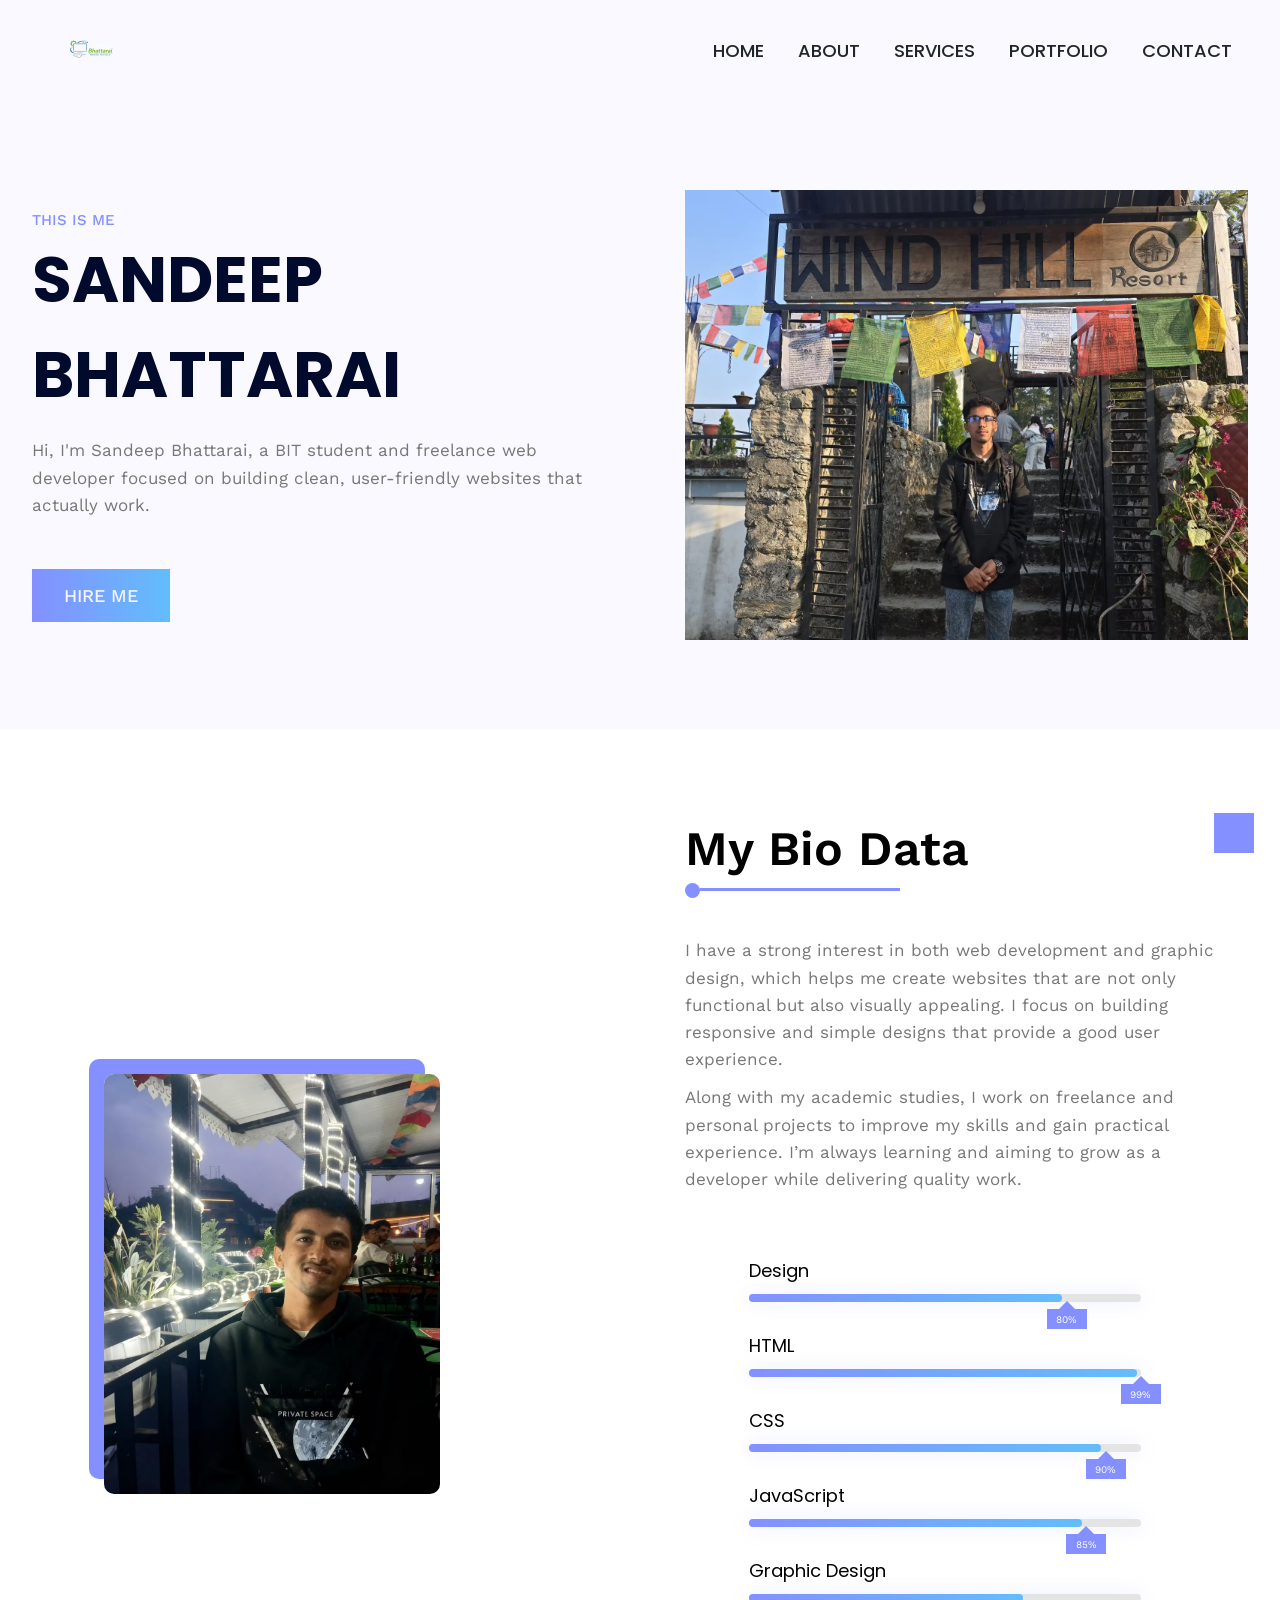
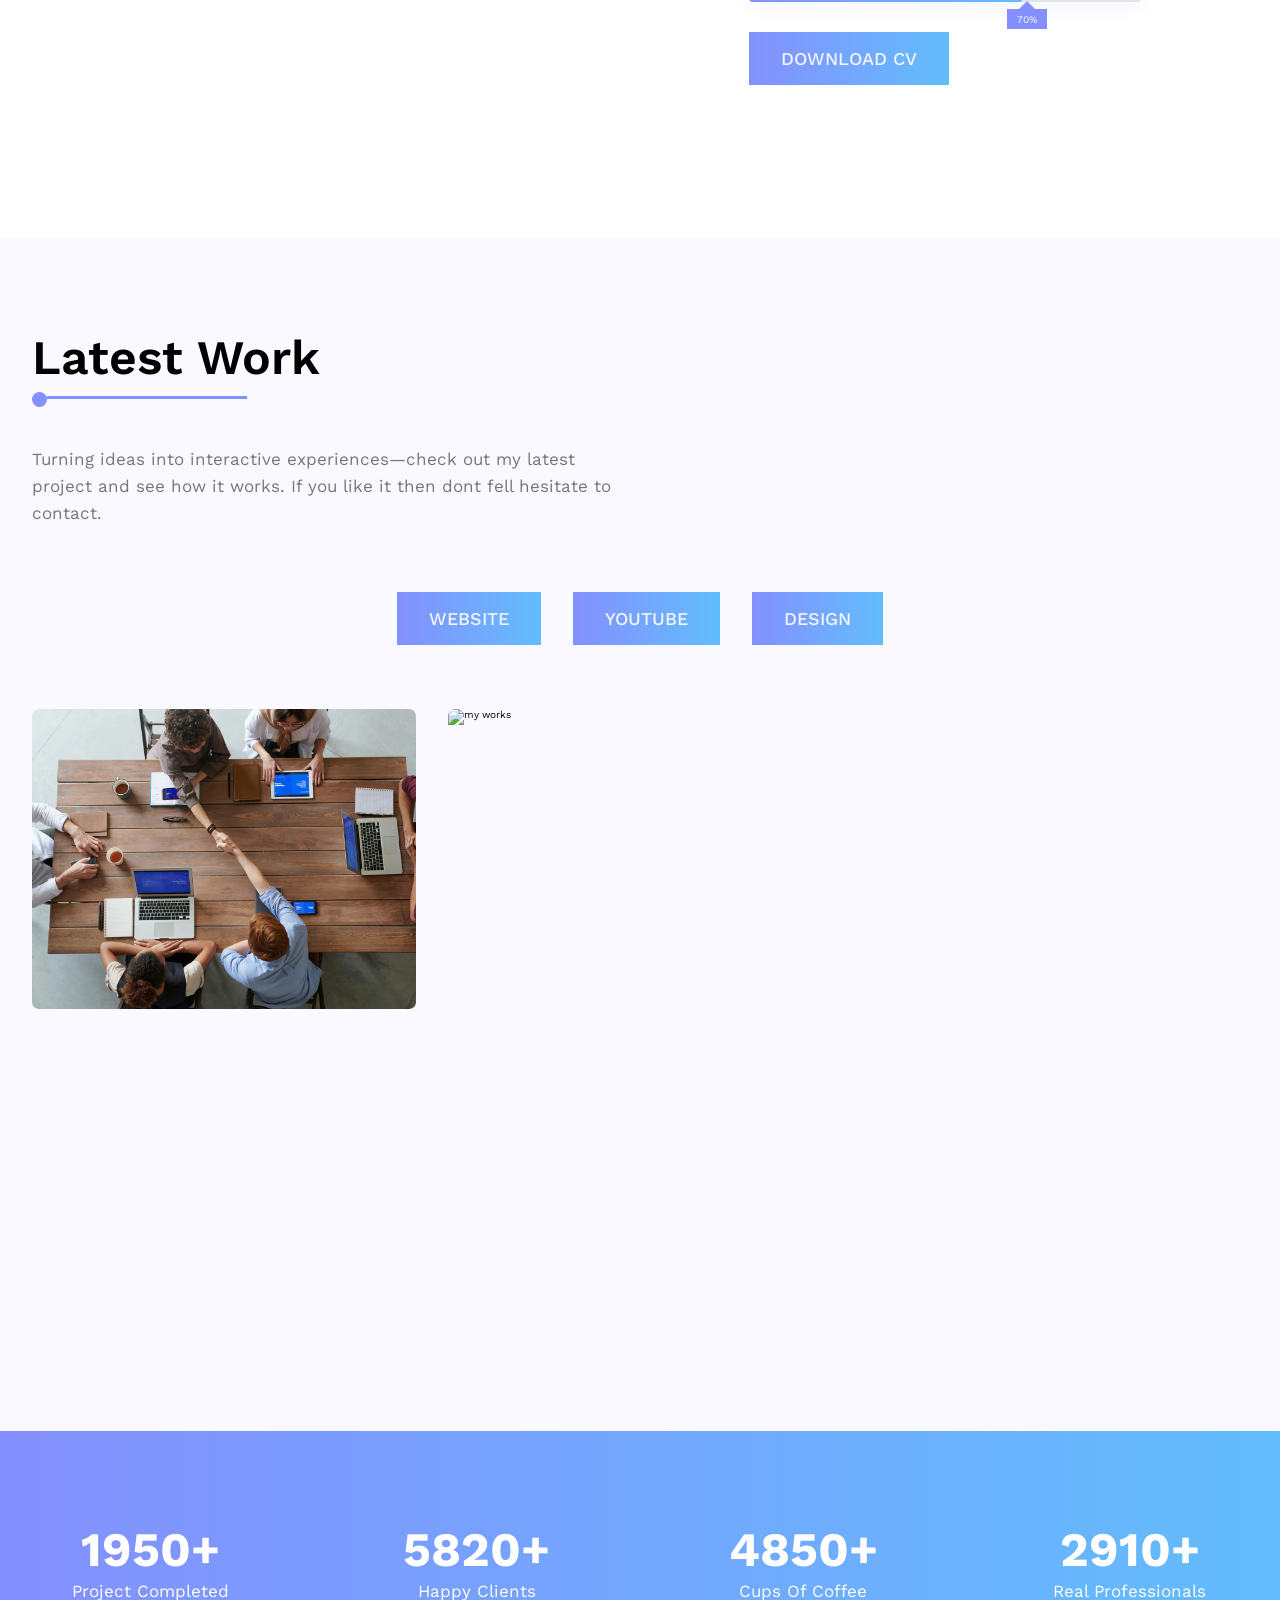
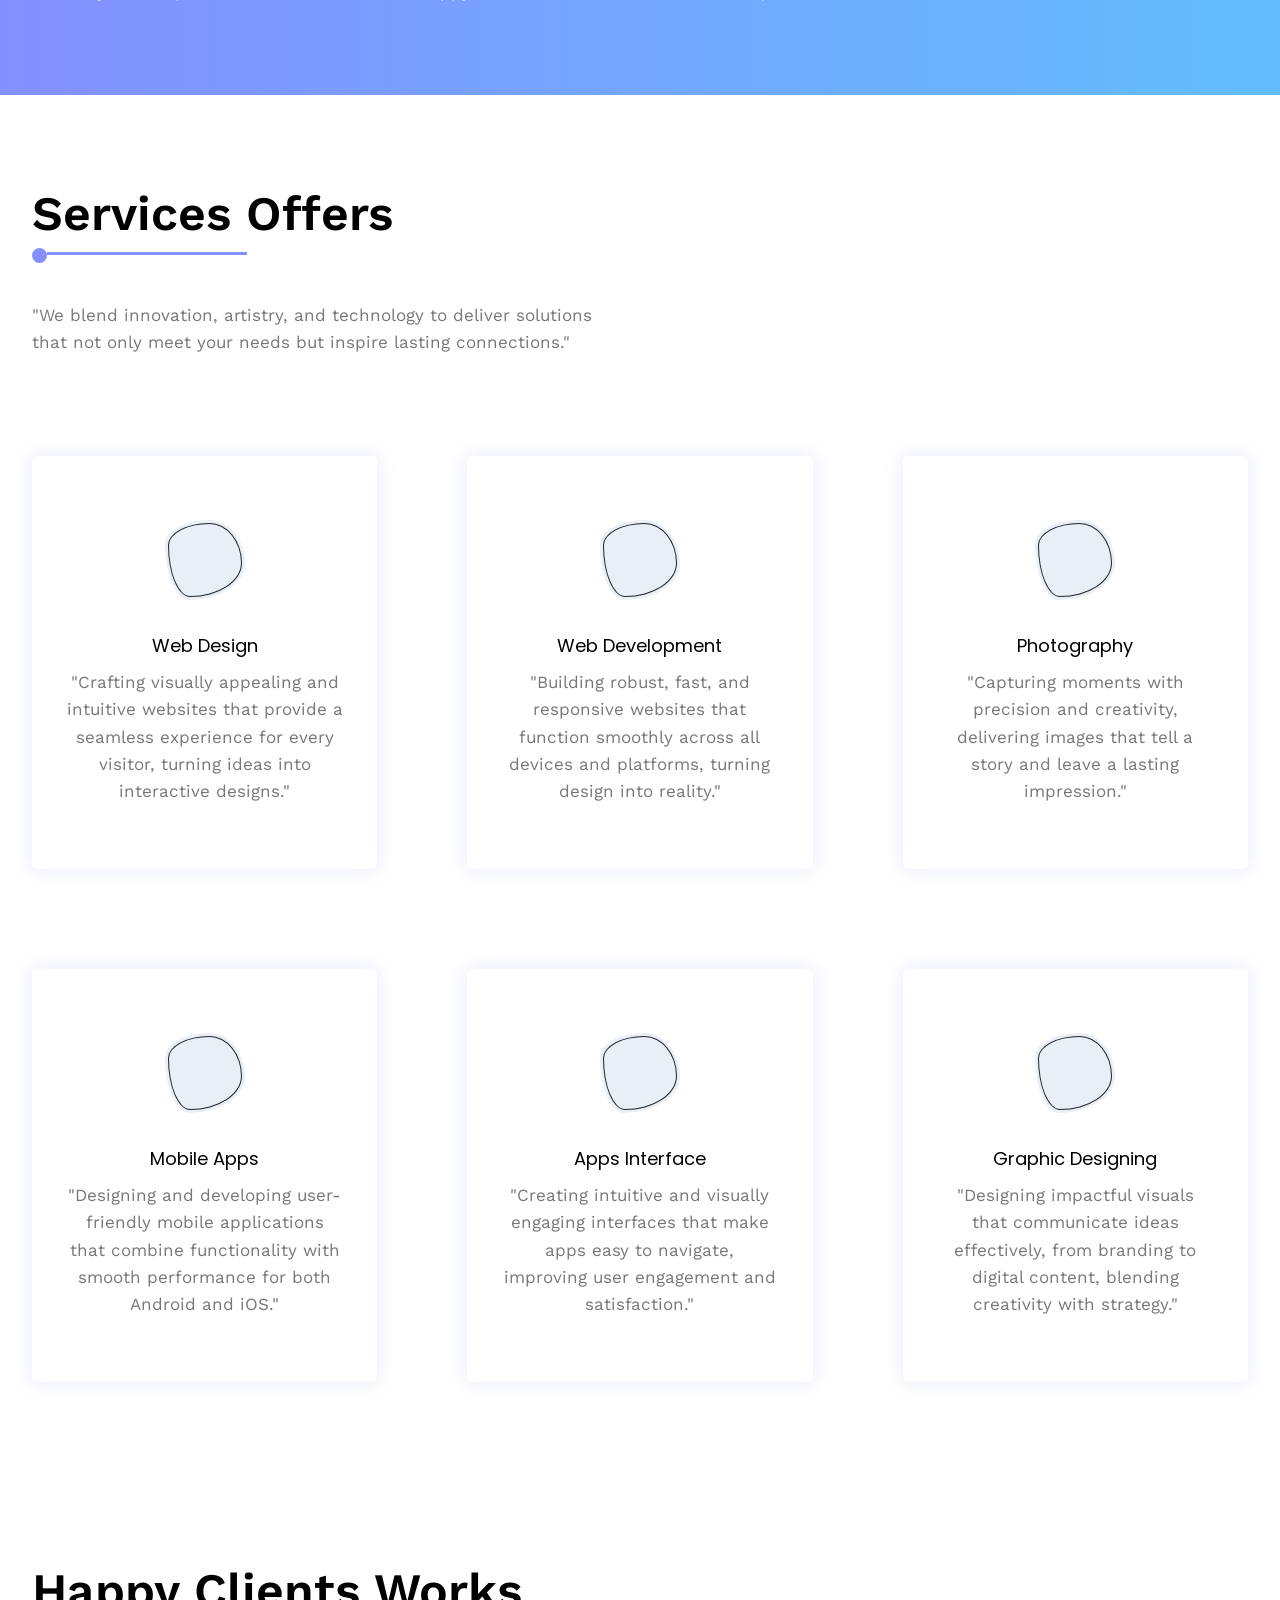
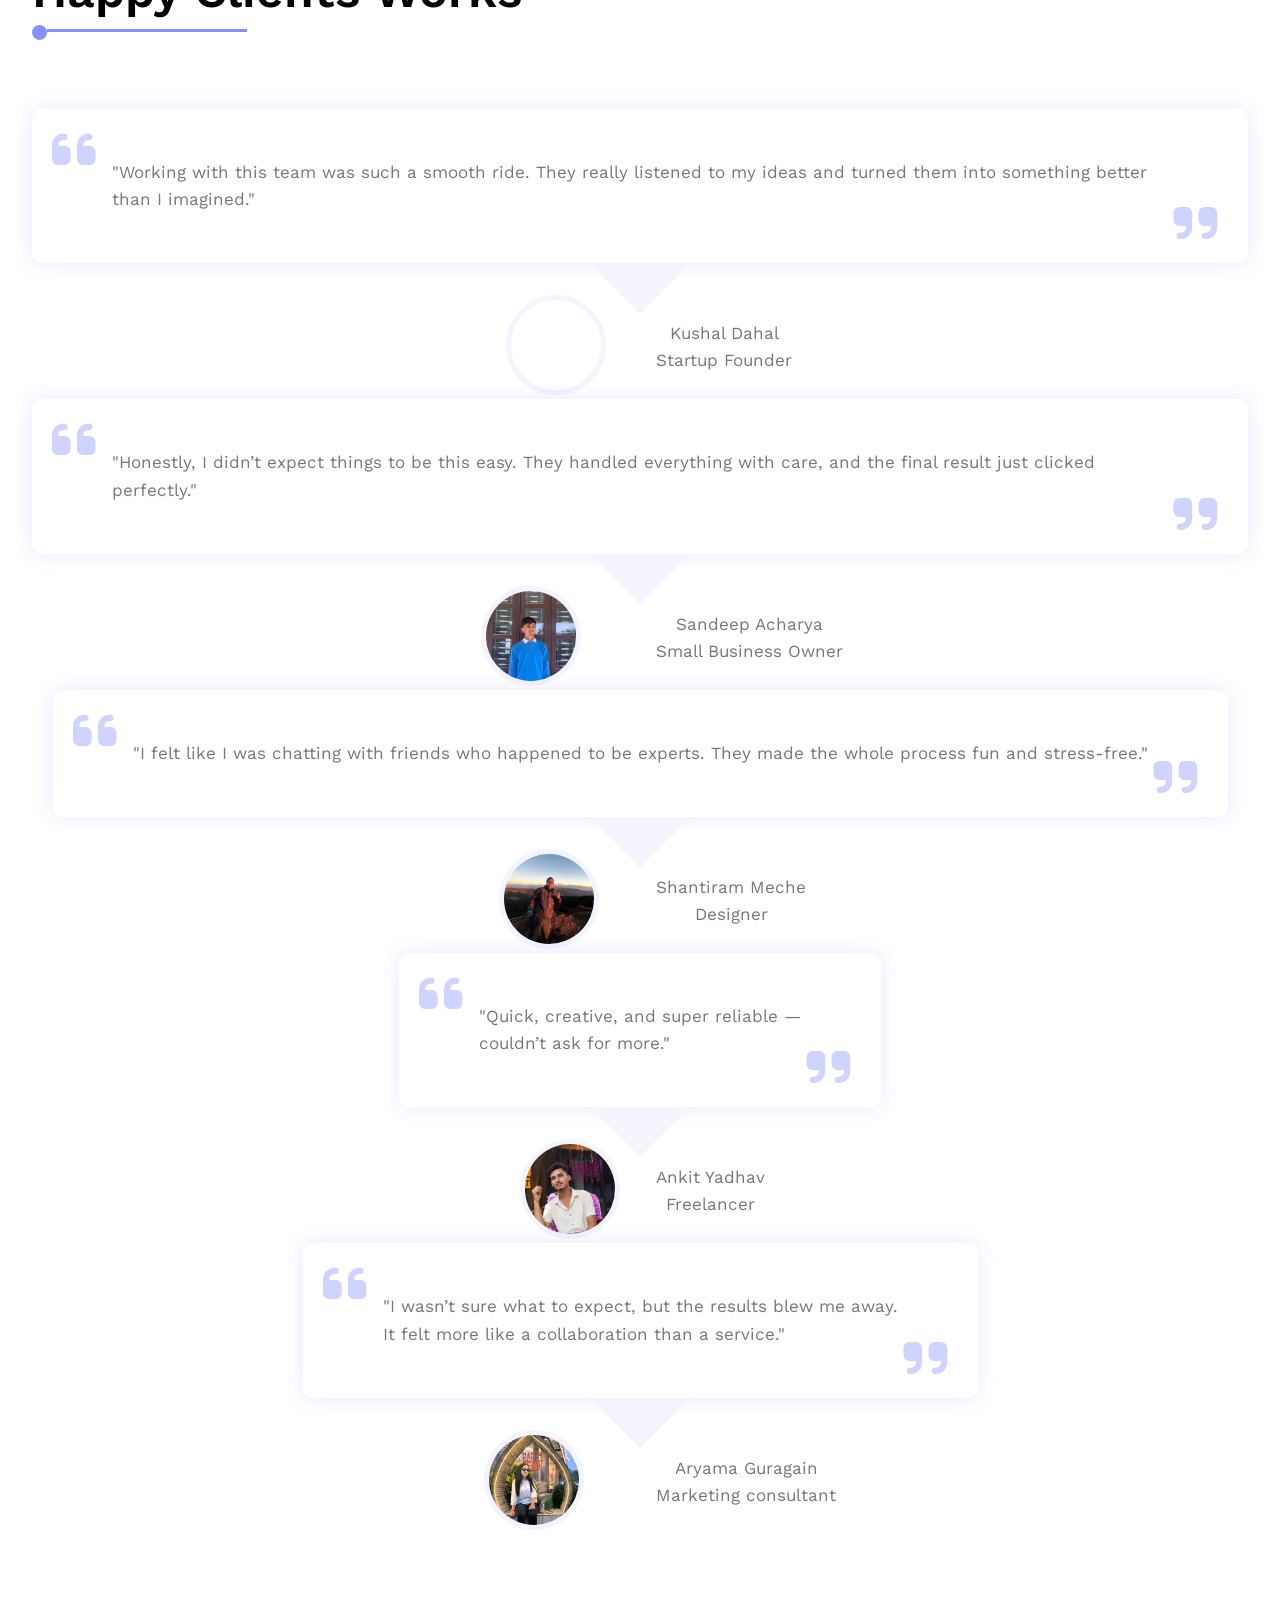
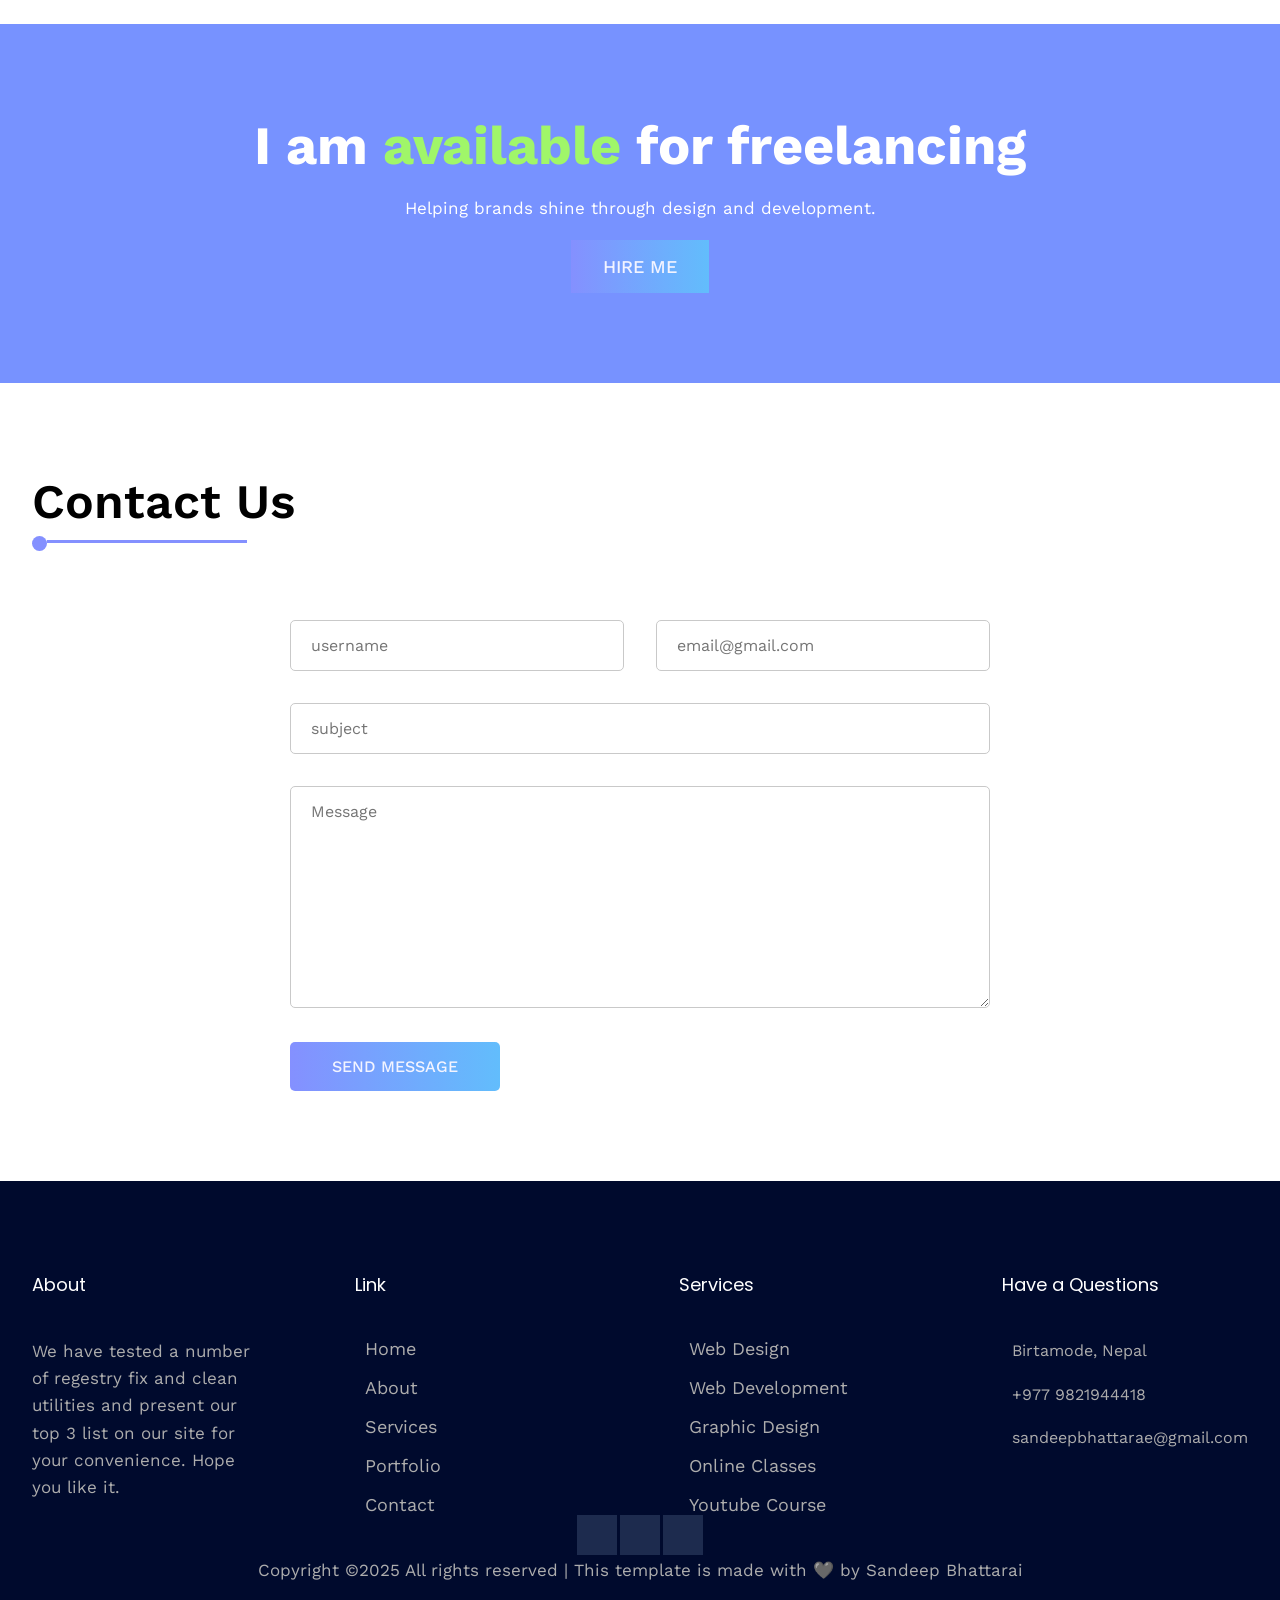
==== commit d79ff9ff: "Correct spelling of 'portfolio' in index.html" ====
--- a/webpage/index.html
+++ b/webpage/index.html
@@ -38,7 +38,7 @@
                     <a class="navbar-link service-link" href="service.html">Services</a>
                 </li>
                  <li>
-                    <a class="navbar-link contact-link" href="protfolio.html">protfolio</a>
+                    <a class="navbar-link contact-link" href="portfolio.html">Portfolio</a>
                 </li>
                 <li>
                     <a class="navbar-link contact-link" href="contact.html">contact</a>
@@ -540,7 +540,7 @@
 
                      <li>
                         <span> <ion-icon name="arrow-forward-outline"></ion-icon> </span>
-                        <a href="#">Protfolio</a>
+                        <a href="#">Portfolio</a>
                     </li>
 
                      <li>
@@ -648,4 +648,4 @@
 <script src="https://cdn.jsdelivr.net/npm/swiper@12/swiper-bundle.min.js"></script>
 
 </body>
-</html>+</html>
